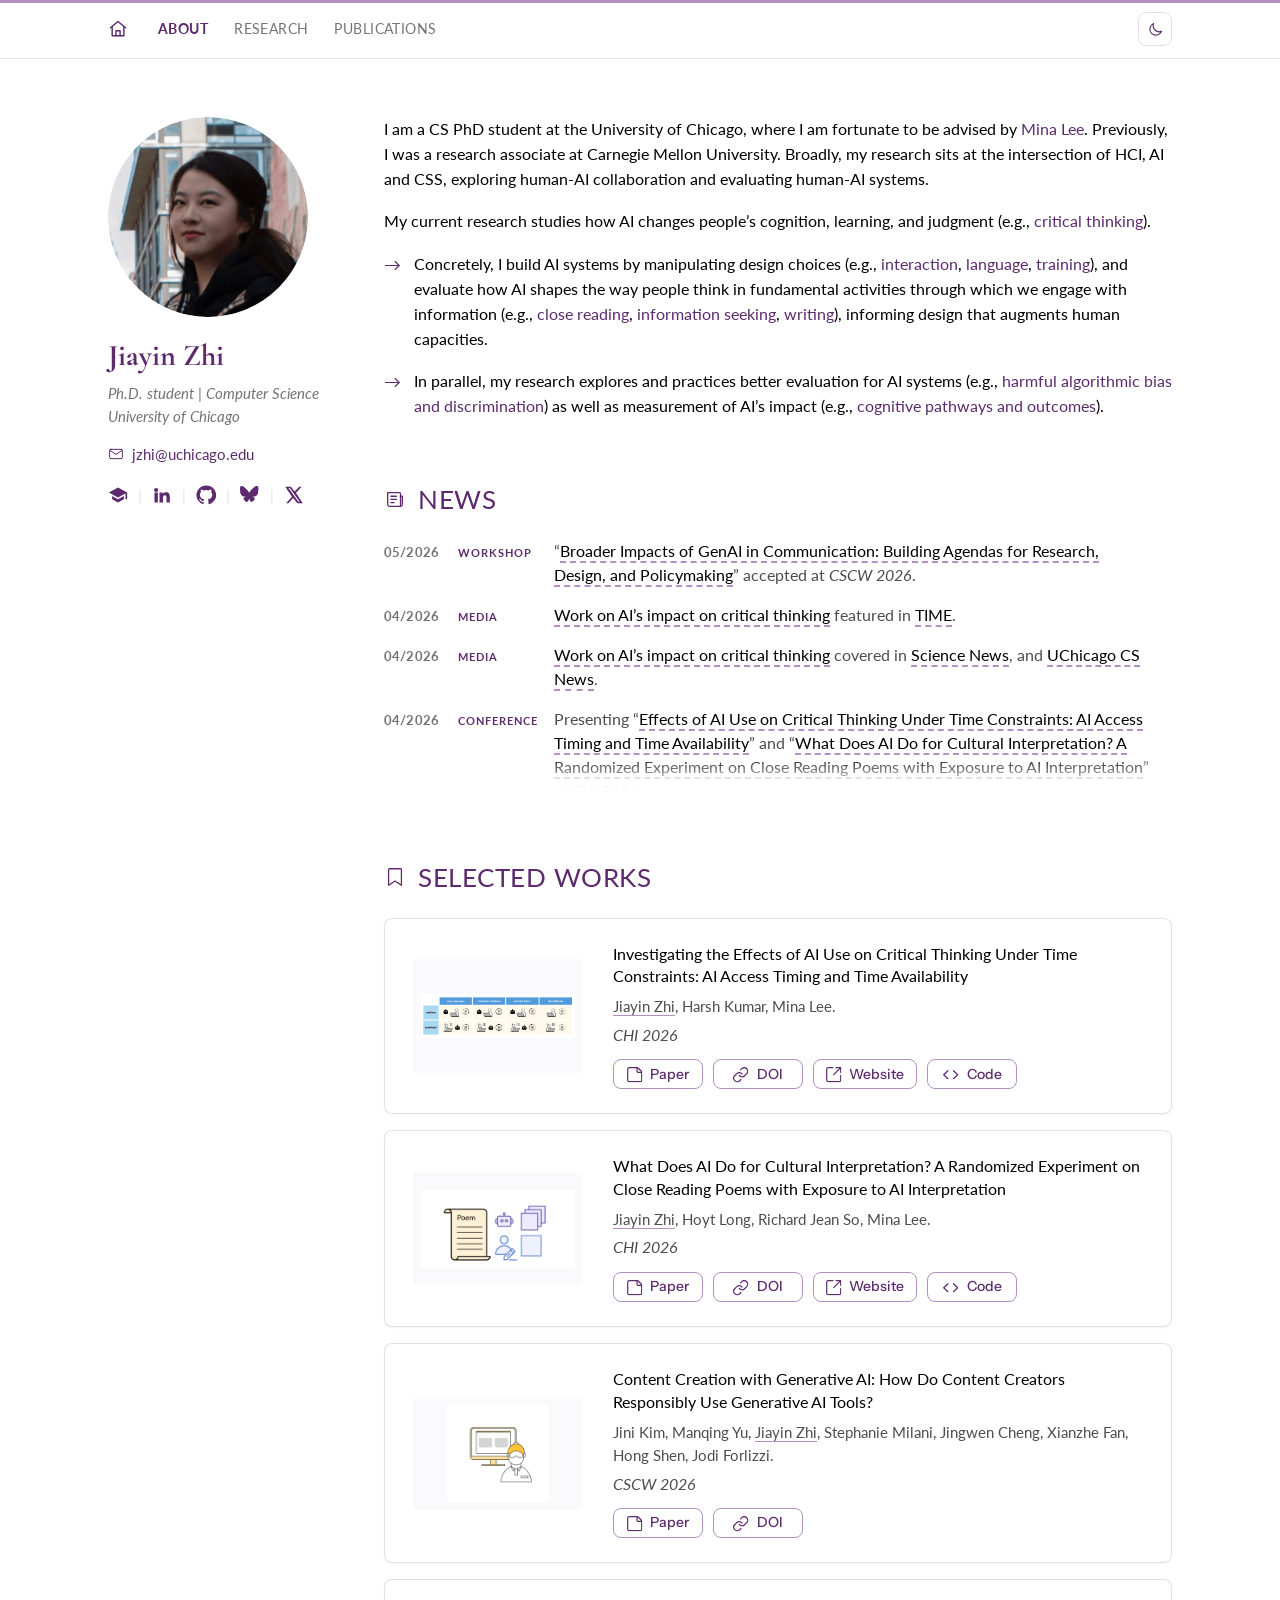
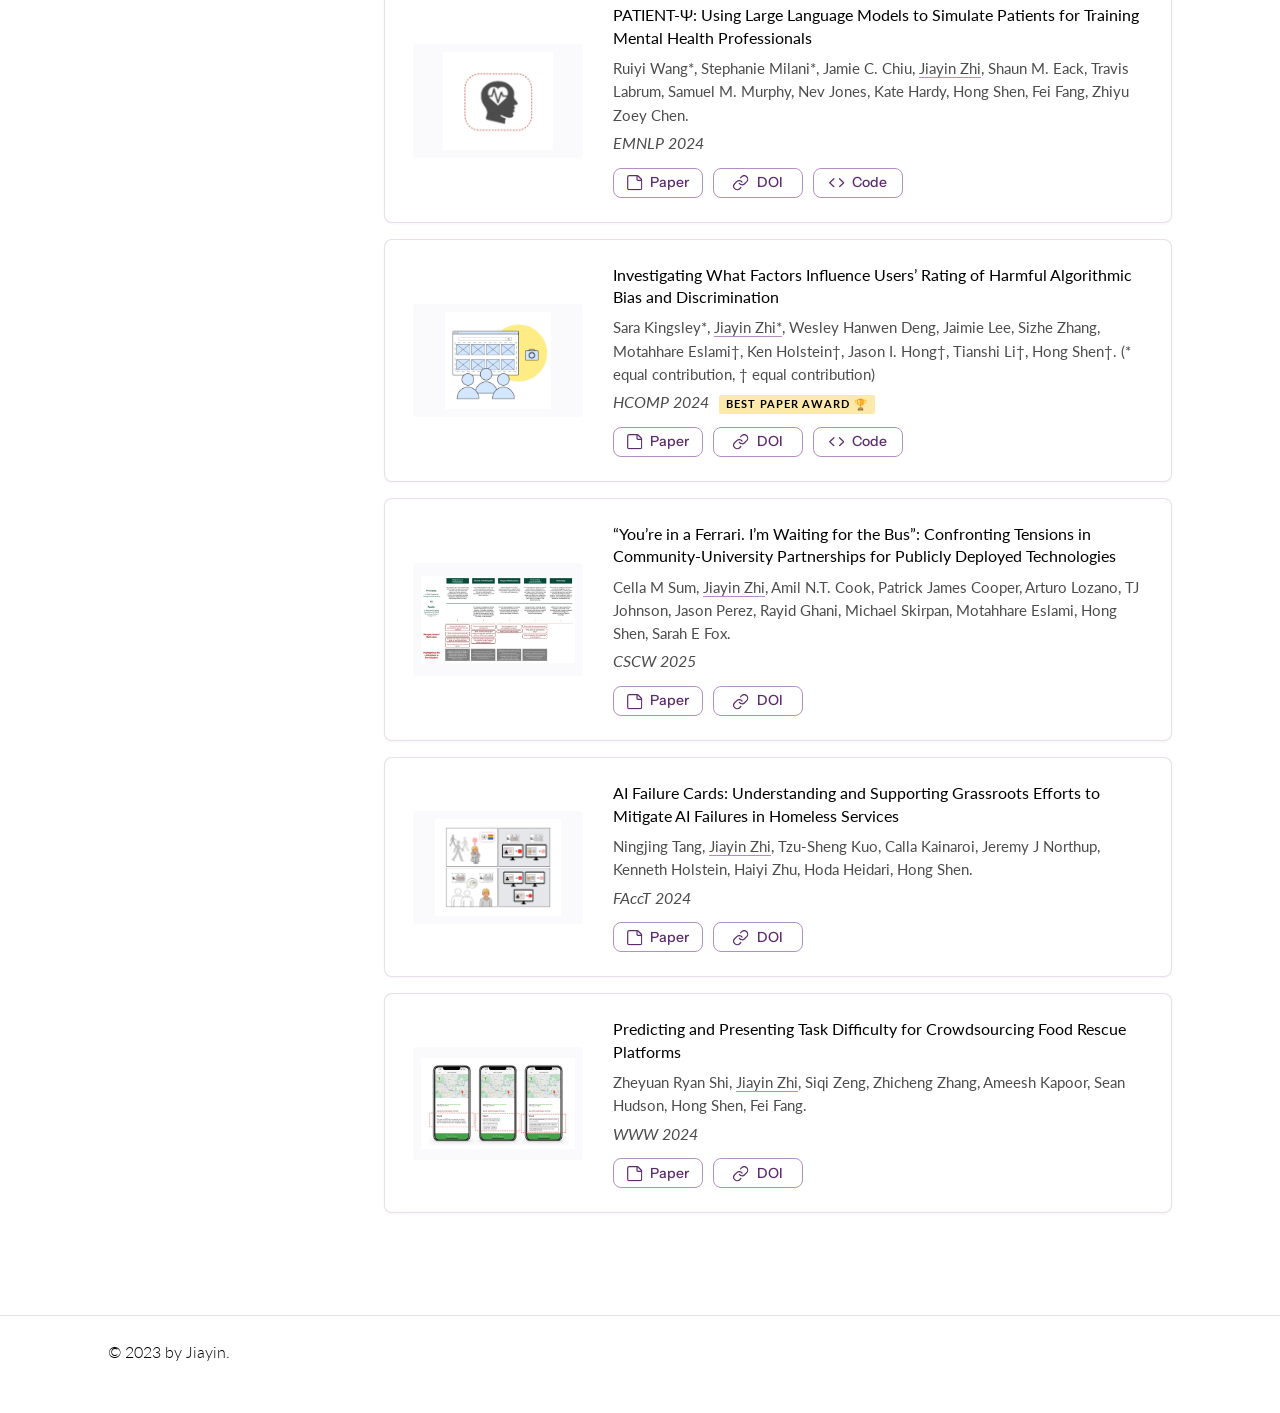
==== index.html @ 85a5286f "Cite the HCOMP bias paper as an example in the bio Links "harmful algorithmic bias and discriminatio" ====
<!DOCTYPE html>
<html lang="en">
<head>
<meta charset="utf-8">
<meta name="viewport" content="width=device-width, initial-scale=1">
<title>Jiayin Zhi</title>
<meta name="description" content="Jiayin Zhi is a Computer Science Ph.D. student at the University of Chicago studying human-AI interaction, and how AI shapes cognition, learning, and judgment.">
<link rel="icon" href="assets/profile.png">
<link rel="preconnect" href="https://fonts.googleapis.com">
<link rel="preconnect" href="https://fonts.gstatic.com" crossorigin>
<link href="https://fonts.googleapis.com/css2?family=Cormorant+Garamond:wght@400;700&family=Instrument+Sans:wght@500&family=Lato:ital,wght@0,300;0,400;0,700;1,400&display=swap" rel="stylesheet">
<link rel="stylesheet" href="css/style.css">
<script>
(function () {
  var saved = null;
  try { saved = localStorage.getItem('theme'); } catch (e) {}
  var dark = saved ? saved === 'dark'
    : window.matchMedia('(prefers-color-scheme: dark)').matches;
  document.documentElement.dataset.theme = dark ? 'dark' : 'light';
})();
</script>
</head>
<body>

<svg class="sprite" aria-hidden="true" focusable="false"><defs>
<symbol id="i-paper" viewBox="-0.7 -0.7 15.4 15.4"><path d="M 14 4.667 C 14.001 4.169 13.804 3.691 13.451 3.34 L 10.66 0.549 C 10.309 0.196 9.831 -0.001 9.333 0 L 1.556 0 C 0.696 0 0 0.696 0 1.556 L 0 12.444 C 0 13.304 0.696 14 1.556 14 L 12.444 14 C 13.304 14 14 13.304 14 12.444 Z"/><path d="M 9.333 0 L 9.333 3.889 C 9.333 4.318 9.682 4.667 10.111 4.667 L 14 4.667"/></symbol>
<symbol id="i-doi" viewBox="-0.7 -0.7 15.36 15.357"><path d="M 5.6 7.653 C 6.208 8.467 7.14 8.976 8.153 9.048 C 9.166 9.121 10.16 8.75 10.878 8.031 L 12.978 5.931 C 14.304 4.558 14.285 2.375 12.935 1.025 C 11.585 -0.325 9.402 -0.344 8.029 0.982 L 6.825 2.179"/><path d="M 8.36 6.304 C 7.752 5.49 6.821 4.981 5.808 4.909 C 4.795 4.836 3.8 5.207 3.082 5.926 L 0.982 8.026 C -0.344 9.399 -0.325 11.582 1.025 12.932 C 2.375 14.282 4.558 14.301 5.931 12.975 L 7.128 11.778"/></symbol>
<symbol id="i-website" viewBox="-0.7 -0.7 15.4 15.4"><path d="M 14 7.778 L 14 12.444 C 14 13.304 13.304 14 12.444 14 L 1.556 14 C 0.696 14 0 13.304 0 12.444 L 0 1.556 C 0 0.696 0.696 0 1.556 0 L 6.222 0 M 14 0 L 7 7 M 9.333 0 L 14 0 L 14 4.667"/></symbol>
<symbol id="i-code" viewBox="-0.7 -0.7 15.4 9.4"><path d="M 9.8 8 L 14 4 L 9.8 0 M 4.2 0 L 0 4 L 4.2 8"/></symbol>
<symbol id="i-news" viewBox="0 0 24 24"><path d="M4 5h13a1 1 0 0 1 1 1v14H6a2 2 0 0 1-2-2z"/><path d="M18 9h2v9a2 2 0 0 1-2 2"/><path d="M7.5 9h6M7.5 12.5h6M7.5 16h3.5"/></symbol>
<symbol id="i-papers" viewBox="0 0 24 24"><path d="M9 3h6l4 4v13a1 1 0 0 1-1 1H9a1 1 0 0 1-1-1V4a1 1 0 0 1 1-1z"/><path d="M15 3v4h4"/><path d="M5 7v13a1 1 0 0 0 1 1h9"/></symbol>
<symbol id="i-workshop" viewBox="0 0 24 24"><path d="M9.5 11.5a3.5 3.5 0 1 0 0-7 3.5 3.5 0 0 0 0 7z"/><path d="M3 20.5a6.5 6.5 0 0 1 13 0"/><path d="M16 5.2a3.5 3.5 0 0 1 0 6.6"/><path d="M17.5 14.4a6.5 6.5 0 0 1 3.5 5.6"/></symbol>
<symbol id="i-sun" viewBox="0 0 24 24"><circle cx="12" cy="12" r="4.2"/><path d="M12 2.6v2.3M12 19.1v2.3M4.4 4.4l1.6 1.6M18 18l1.6 1.6M2.6 12h2.3M19.1 12h2.3M4.4 19.6l1.6-1.6M18 6l1.6-1.6"/></symbol>
<symbol id="i-moon" viewBox="0 0 24 24"><path d="M20.6 14.6A8.6 8.6 0 0 1 9.4 3.4a8.6 8.6 0 1 0 11.2 11.2z"/></symbol>
<symbol id="i-mail" viewBox="0 0 24 24"><rect x="2.5" y="5" width="19" height="14" rx="2"/><path d="m3 6.5 9 6.2 9-6.2"/></symbol>
<symbol id="i-bookmark" viewBox="0 0 24 24"><path d="M6 3h12a1 1 0 0 1 1 1v17l-7-4.6L5 21V4a1 1 0 0 1 1-1z"/></symbol>
</defs></svg>

<a class="skip-link" href="#main">Skip to content</a>

<nav class="nav">
  <div class="wrap">
    <a class="home" href="index.html" aria-label="Home">
      <svg viewBox="0 0 24 24" fill="none" stroke="currentColor" stroke-width="1.7" stroke-linecap="round" stroke-linejoin="round"><path d="M3 10.5 12 3l9 7.5"/><path d="M5 9.7V20h14V9.7"/><path d="M9.5 20v-6h5v6"/></svg>
    </a>
    <a class="active" href="#about-me">ABOUT</a>
    <a href="#research">RESEARCH</a>
    <a href="paper.html">PUBLICATIONS</a>
    <button class="theme-toggle" type="button">
      <svg class="icon-moon" aria-hidden="true"><use href="#i-moon"/></svg>
      <svg class="icon-sun" aria-hidden="true"><use href="#i-sun"/></svg>
    </button>
  </div>
</nav>

<main class="wrap" id="main">
  <div class="layout">

    <!-- ================= SIDEBAR ================= -->
    <aside class="card">
      <img class="portrait" src="assets/profile.png" alt="Jiayin Zhi">
      <h1>Jiayin Zhi</h1>
      <p class="role">Ph.D. student | Computer Science</p>
      <p class="affil">University of Chicago</p>
      <p class="email"><svg class="mail" aria-hidden="true"><use href="#i-mail"/></svg><a href="mailto:jzhi@uchicago.edu">jzhi@uchicago.edu</a></p>
      <div class="socials">
        <a href="https://scholar.google.com/citations?hl=en&amp;user=Y9oropIAAAAJ" target="_blank" rel="noopener" aria-label="Google Scholar" title="Google Scholar">
          <svg viewBox="0 0 24 24"><path d="M12 3 1 9l11 6 9-4.91V17h2V9L12 3z"/><path d="M5 13.18v4L12 21l7-3.82v-4L12 17l-7-3.82z"/></svg>
        </a>
        <span class="sep">|</span>
        <a href="https://linkedin.com/in/jiayin-zhi-3zh0728" target="_blank" rel="noopener" aria-label="LinkedIn" title="LinkedIn">
          <svg viewBox="0 0 24 24"><path d="M4.98 3.5a2.5 2.5 0 1 1 0 5 2.5 2.5 0 0 1 0-5zM3 9h4v12H3zM9 9h3.8v1.7h.05c.53-.95 1.83-1.95 3.77-1.95 4.03 0 4.78 2.5 4.78 5.76V21h-4v-5.6c0-1.34-.03-3.07-1.9-3.07-1.9 0-2.2 1.46-2.2 2.97V21H9z"/></svg>
        </a>
        <span class="sep">|</span>
        <a href="https://github.com/xxxxbrandieeee" target="_blank" rel="noopener" aria-label="GitHub" title="GitHub">
          <svg viewBox="0 0 24 24"><path d="M12 .5a11.5 11.5 0 0 0-3.64 22.41c.58.11.79-.25.79-.56v-2c-3.2.7-3.88-1.37-3.88-1.37-.53-1.34-1.29-1.7-1.29-1.7-1.06-.72.08-.7.08-.7 1.17.08 1.78 1.2 1.78 1.2 1.04 1.78 2.73 1.27 3.4.97.1-.75.4-1.27.73-1.56-2.56-.29-5.25-1.28-5.25-5.7 0-1.26.45-2.29 1.19-3.1-.12-.29-.52-1.46.11-3.05 0 0 .97-.31 3.18 1.18a11 11 0 0 1 5.8 0c2.2-1.49 3.17-1.18 3.17-1.18.63 1.59.24 2.76.12 3.05.74.81 1.19 1.84 1.19 3.1 0 4.43-2.7 5.4-5.27 5.69.41.36.78 1.06.78 2.14v3.17c0 .31.21.68.8.56A11.5 11.5 0 0 0 12 .5z"/></svg>
        </a>
        <span class="sep">|</span>
        <a href="https://bsky.app/profile/jiayinzhi.bsky.social" target="_blank" rel="noopener" aria-label="Bluesky" title="Bluesky">
          <svg viewBox="0 0 24 24"><path d="M12 10.8C10.9 8.6 7.9 4.6 5.2 2.7 2.6.9 1.6 1.2 1 1.5.2 1.9 0 3.1 0 3.8s.4 5.9.7 6.8c.9 2.8 3.9 3.8 6.6 3.5h.4c-2.7.4-5.1 1.4-2 4.9 3.4 3.7 4.7-.8 5.3-3.1.7 2.3 1.4 6.6 5.3 3.1 2.9-3.1.8-4.5-1.9-4.9h.4c2.7.3 5.7-.7 6.6-3.5.3-.9.7-6.1.7-6.8 0-.7-.2-1.9-1-2.3-.6-.3-1.6-.6-4.2 1.2-2.7 1.9-5.7 5.9-6.8 8.1z"/></svg>
        </a>
        <span class="sep">|</span>
        <a href="https://x.com/JiayinZhi0728" target="_blank" rel="noopener" aria-label="X" title="X">
          <svg viewBox="0 0 24 24"><path d="M18.24 2H21l-6.55 7.48L22.5 22h-6.6l-4.9-6.4L5.3 22H2.55l7.02-8.02L1.5 2h6.77l4.43 5.86zm-.96 18h1.53L7.02 3.62H5.38z"/></svg>
        </a>
      </div>
    </aside>

    <div class="content">

    <!-- ================= ABOUT ================= -->
    <section class="bio" id="about-me">
      <p>I am a CS PhD student at the University of Chicago, where I am fortunate to be advised by <a href="https://minalee-research.github.io/index.html" target="_blank" rel="noopener">Mina Lee</a>. Previously, I was a research associate at Carnegie Mellon University. Broadly, my research sits at the intersection of HCI, AI and CSS, exploring human-AI collaboration and evaluating human-AI systems.</p>

      <p>My current research studies how AI changes people&rsquo;s cognition, learning, and judgment (e.g., <a href="https://criticalthinking-ai.app/" target="_blank" rel="noopener">critical thinking</a>).</p>

      <ul>
        <li>Concretely, I build AI systems by manipulating design choices (e.g., <a href="https://criticalthinking-ai.app/" target="_blank" rel="noopener">interaction</a>, <a href="https://closereading-ai.app/" target="_blank" rel="noopener">language</a>, <a href="https://aclanthology.org/2024.emnlp-main.711/" target="_blank" rel="noopener">training</a>), and evaluate how AI shapes the way people think in fundamental activities through which we engage with information (e.g., <a href="https://closereading-ai.app/" target="_blank" rel="noopener">close reading</a>, <a href="https://criticalthinking-ai.app/" target="_blank" rel="noopener">information seeking</a>, <a href="https://criticalthinking-ai.app/" target="_blank" rel="noopener">writing</a>), informing design that augments human capacities.</li>
        <li>In parallel, my research explores and practices better evaluation for AI systems (e.g., <a href="https://ojs.aaai.org/index.php/HCOMP/article/view/31602/33768" target="_blank" rel="noopener">harmful algorithmic bias and discrimination</a>) as well as measurement of AI&rsquo;s impact (e.g., <a href="https://ai-tools-for-thought.github.io/workshop/documents/chi26/Zhi_and_Lee_Measuring_AI_Impact_on_Cognition_TfT_CHI26.pdf" target="_blank" rel="noopener">cognitive pathways and outcomes</a>).</li>
      </ul>
    </section>

  <!-- ================= NEWS ================= -->
  <section class="section">
    <h2><svg aria-hidden="true"><use href="#i-news"/></svg>NEWS</h2>
    <div class="news">
      <p>
        <span class="date">05/2026</span>
        <span class="item"><span class="kind">Workshop</span>&ldquo;<a href="https://broader-impacts-workshop.github.io/cscw2026-website/" target="_blank" rel="noopener">Broader Impacts of GenAI in Communication: Building Agendas for Research, Design, and Policymaking</a>&rdquo; accepted at <span class="venue">CSCW 2026</span>.</span>
      </p>

      <p>
        <span class="date">04/2026</span>
        <span class="item"><span class="kind">Media</span><a href="https://criticalthinking-ai.app/" target="_blank" rel="noopener">Work on AI&rsquo;s impact on critical thinking</a> featured in <a href="https://time.com/article/2026/04/30/ai-thinking-cognitive-offloading/" target="_blank" rel="noopener">TIME</a>.</span>
      </p>

      <p>
        <span class="date">04/2026</span>
        <span class="item"><span class="kind">Media</span><a href="https://criticalthinking-ai.app/" target="_blank" rel="noopener">Work on AI&rsquo;s impact on critical thinking</a> covered in <a href="https://www.sciencenews.org/article/ai-timing-critical-thinking-study" target="_blank" rel="noopener">Science News</a>, and <a href="https://cs.uchicago.edu/news/the-time-constraints-of-ai-access-could-change-how-we-think/" target="_blank" rel="noopener">UChicago CS News</a>.</span>
      </p>

      <p>
        <span class="date">04/2026</span>
        <span class="item"><span class="kind">Conference</span>Presenting &ldquo;<a href="https://arxiv.org/pdf/2603.08849" target="_blank" rel="noopener">Effects of AI Use on Critical Thinking Under Time Constraints: AI Access Timing and Time Availability</a>&rdquo; and &ldquo;<a href="https://arxiv.org/pdf/2603.06855" target="_blank" rel="noopener">What Does AI Do for Cultural Interpretation? A Randomized Experiment on Close Reading Poems with Exposure to AI Interpretation</a>&rdquo; at <span class="venue">CHI 2026</span>.</span>
      </p>

      <p>
        <span class="date">02/2026</span>
        <span class="item"><span class="kind">Paper</span>&ldquo;<a href="https://ai-tools-for-thought.github.io/workshop/documents/chi26/Zhi_and_Lee_Measuring_AI_Impact_on_Cognition_TfT_CHI26.pdf" target="_blank" rel="noopener">Combining Structured Tasks and Behavioral Logs for Measuring AI&rsquo;s Impact on Cognition</a>&rdquo; featured at <span class="venue">CHI 2026 Workshop on Tools for Thought</span>.</span>
      </p>

      <p>
        <span class="date">01/2026</span>
        <span class="item"><span class="kind">Paper</span>&ldquo;<a href="https://arxiv.org/pdf/2603.06855" target="_blank" rel="noopener">What Does AI Do for Cultural Interpretation? A Randomized Experiment on Close Reading Poems with Exposure to AI Interpretation</a>&rdquo; accepted at <span class="venue">CHI 2026</span>.</span>
      </p>

      <p>
        <span class="date">01/2026</span>
        <span class="item"><span class="kind">Paper</span>&ldquo;<a href="https://arxiv.org/pdf/2603.08849" target="_blank" rel="noopener">Effects of AI Use on Critical Thinking Under Time Constraints: AI Access Timing and Time Availability</a>&rdquo; accepted at <span class="venue">CHI 2026</span>.</span>
      </p>

      <p>
        <span class="date">01/2026</span>
        <span class="item"><span class="kind">Paper</span>&ldquo;<a href="https://dl.acm.org/doi/epdf/10.1145/3788080" target="_blank" rel="noopener">Content Creation with Generative AI: How Do Content Creators Responsibly Use Generative AI Tools?</a>&rdquo; accepted at <span class="venue">CSCW 2026</span>.</span>
      </p>

      <p>
        <span class="date">07/2025</span>
        <span class="item"><span class="kind">Workshop</span>&ldquo;<a href="https://dl.acm.org/doi/10.1145/3715070.3748281" target="_blank" rel="noopener">The Work of AI Red Teaming: Automation and the Human Infrastructure</a>&rdquo; accepted at <span class="venue">CSCW 2025</span>.</span>
      </p>

      <p>
        <span class="date">01/2025</span>
        <span class="item"><span class="kind">Paper</span>&ldquo;<a href="https://dl.acm.org/doi/epdf/10.1145/3711110" target="_blank" rel="noopener">'You&rsquo;re in a Ferrari. I&rsquo;m Waiting for the Bus': Confronting Tensions in Community-University Partnerships for Publicly Deployed Technologies</a>&rdquo; accepted at <span class="venue">CSCW 2025</span>.</span>
      </p>

      <p>
        <span class="date">10/2024</span>
        <span class="item"><span class="kind">Award</span>&ldquo;<a href="https://ojs.aaai.org/index.php/HCOMP/article/view/31602/33768" target="_blank" rel="noopener">Investigating What Factors Influence Users&rsquo; Rating of Harmful Algorithmic Bias and Discrimination</a>&rdquo; received Best Paper Award at <span class="venue">HCOMP 2024</span>.</span>
      </p>

      <p>
        <span class="date">08/2024</span>
        <span class="item"><span class="kind">Paper</span>&ldquo;<a href="https://ojs.aaai.org/index.php/HCOMP/article/view/31602/33768" target="_blank" rel="noopener">Investigating What Factors Influence Users&rsquo; Rating of Harmful Algorithmic Bias and Discrimination</a>&rdquo; accepted at <span class="venue">HCOMP 2024</span>.</span>
      </p>

      <p>
        <span class="date">07/2024</span>
        <span class="item"><span class="kind">Paper</span>&ldquo;<a href="https://arxiv.org/pdf/2405.19660" target="_blank" rel="noopener">PATIENT-&Psi;: Using Large Language Models to Simulate Patients for Training Mental Health Professionals</a>&rdquo; accepted at <span class="venue">EMNLP 2024</span>.</span>
      </p>

      <p>
        <span class="date">03/2024</span>
        <span class="item"><span class="kind">Paper</span>&ldquo;<a href="https://dl.acm.org/doi/epdf/10.1145/3630106.3658935" target="_blank" rel="noopener">AI Failure Cards: Understanding and Supporting Grassroots Efforts to Mitigate AI Failures in Homeless Services</a>&rdquo; accepted at <span class="venue">FAccT 2024</span>.</span>
      </p>

      <p>
        <span class="date">02/2024</span>
        <span class="item"><span class="kind">Paper</span>&ldquo;<a href="https://dl.acm.org/doi/epdf/10.1145/3589334.3648155" target="_blank" rel="noopener">Predicting and Presenting Task Difficulty for Crowdsourcing Food Rescue Platforms</a>&rdquo; accepted at <span class="venue">WWW 2024</span>.</span>
      </p>
    </div>
  </section>

  <!-- ================= SELECTED WORKS ================= -->
  <section class="section" id="research">
    <h2><svg aria-hidden="true"><use href="#i-bookmark"/></svg>SELECTED WORKS</h2>

    <article class="work">
      <img class="thumb" src="assets/work-critical-thinking.png" alt="">
      <div>
        <h4>Investigating the Effects of AI Use on Critical Thinking Under Time Constraints: AI Access Timing and Time Availability</h4>
        <p class="authors"><span class="me">Jiayin Zhi</span>, Harsh Kumar, Mina Lee.</p>
        <p class="venue">CHI 2026</p>
        <div class="links">
          <a href="https://arxiv.org/pdf/2603.08849" target="_blank" rel="noopener"><svg aria-hidden="true"><use href="#i-paper"/></svg>Paper</a>
          <a href="https://doi.org/10.1145/3772318.3791796" target="_blank" rel="noopener"><svg aria-hidden="true"><use href="#i-doi"/></svg>DOI</a>
          <a href="https://criticalthinking-ai.app/" target="_blank" rel="noopener"><svg aria-hidden="true"><use href="#i-website"/></svg>Website</a>
          <a href="https://criticalthinking-ai.app/#/resources" target="_blank" rel="noopener"><svg class="icon-code" aria-hidden="true"><use href="#i-code"/></svg>Code</a>
        </div>
      </div>
    </article>

    <article class="work">
      <img class="thumb" src="assets/work-close-reading.png" alt="">
      <div>
        <h4>What Does AI Do for Cultural Interpretation? A Randomized Experiment on Close Reading Poems with Exposure to AI Interpretation</h4>
        <p class="authors"><span class="me">Jiayin Zhi</span>, Hoyt Long, Richard Jean So, Mina Lee.</p>
        <p class="venue">CHI 2026</p>
        <div class="links">
          <a href="https://arxiv.org/pdf/2603.06855" target="_blank" rel="noopener"><svg aria-hidden="true"><use href="#i-paper"/></svg>Paper</a>
          <a href="https://doi.org/10.1145/3772318.3791727" target="_blank" rel="noopener"><svg aria-hidden="true"><use href="#i-doi"/></svg>DOI</a>
          <a href="https://closereading-ai.app/" target="_blank" rel="noopener"><svg aria-hidden="true"><use href="#i-website"/></svg>Website</a>
          <a href="https://closereading-ai.app/resources#interface-code" target="_blank" rel="noopener"><svg class="icon-code" aria-hidden="true"><use href="#i-code"/></svg>Code</a>
        </div>
      </div>
    </article>

    <article class="work">
      <img class="thumb" src="assets/work-content-creation.png" alt="">
      <div>
        <h4>Content Creation with Generative AI: How Do Content Creators Responsibly Use Generative AI Tools?</h4>
        <p class="authors">Jini Kim, Manqing Yu, <span class="me">Jiayin Zhi</span>, Stephanie Milani, Jingwen Cheng, Xianzhe Fan, Hong Shen, Jodi Forlizzi.</p>
        <p class="venue">CSCW 2026</p>
        <div class="links">
          <a href="https://dl.acm.org/doi/epdf/10.1145/3788080" target="_blank" rel="noopener"><svg aria-hidden="true"><use href="#i-paper"/></svg>Paper</a>
          <a href="https://doi.org/10.1145/3788080" target="_blank" rel="noopener"><svg aria-hidden="true"><use href="#i-doi"/></svg>DOI</a>
        </div>
      </div>
    </article>

    <article class="work">
      <img class="thumb" src="assets/work-patient-psi.png" alt="">
      <div>
        <h4>PATIENT-&Psi;: Using Large Language Models to Simulate Patients for Training Mental Health Professionals</h4>
        <p class="authors">Ruiyi Wang*, Stephanie Milani*, Jamie C. Chiu, <span class="me">Jiayin Zhi</span>, Shaun M. Eack, Travis Labrum, Samuel M. Murphy, Nev Jones, Kate Hardy, Hong Shen, Fei Fang, Zhiyu Zoey Chen.</p>
        <p class="venue">EMNLP 2024</p>
        <div class="links">
          <a href="https://arxiv.org/pdf/2405.19660" target="_blank" rel="noopener"><svg aria-hidden="true"><use href="#i-paper"/></svg>Paper</a>
          <a href="https://aclanthology.org/2024.emnlp-main.711/" target="_blank" rel="noopener"><svg aria-hidden="true"><use href="#i-doi"/></svg>DOI</a>
          <a href="https://github.com/ruiyiw/patient-psi/tree/main" target="_blank" rel="noopener"><svg class="icon-code" aria-hidden="true"><use href="#i-code"/></svg>Code</a>
        </div>
      </div>
    </article>

    <article class="work">
      <img class="thumb" src="assets/work-crowd-audit.png" alt="">
      <div>
        <h4>Investigating What Factors Influence Users&rsquo; Rating of Harmful Algorithmic Bias and Discrimination</h4>
        <p class="authors">Sara Kingsley*, <span class="me">Jiayin Zhi*</span>, Wesley Hanwen Deng, Jaimie Lee, Sizhe Zhang, Motahhare Eslami&dagger;, Ken Holstein&dagger;, Jason I. Hong&dagger;, Tianshi Li&dagger;, Hong Shen&dagger;. (* equal contribution, &dagger; equal contribution)</p>
        <p class="venue">HCOMP 2024 <span class="award">Best Paper Award &#127942;</span></p>
        <div class="links">
          <a href="https://ojs.aaai.org/index.php/HCOMP/article/view/31602/33768" target="_blank" rel="noopener"><svg aria-hidden="true"><use href="#i-paper"/></svg>Paper</a>
          <a href="https://doi.org/10.1609/hcomp.v12i1.31602" target="_blank" rel="noopener"><svg aria-hidden="true"><use href="#i-doi"/></svg>DOI</a>
          <a href="https://github.com/xxxxbrandieeee/crowd-audit-baseline-public" target="_blank" rel="noopener"><svg class="icon-code" aria-hidden="true"><use href="#i-code"/></svg>Code</a>
        </div>
      </div>
    </article>

    <article class="work">
      <img class="thumb" src="assets/work-ferrari.jpg" alt="">
      <div>
        <h4>&ldquo;You&rsquo;re in a Ferrari. I&rsquo;m Waiting for the Bus&rdquo;: Confronting Tensions in Community-University Partnerships for Publicly Deployed Technologies</h4>
        <p class="authors">Cella M Sum, <span class="me">Jiayin Zhi</span>, Amil N.T. Cook, Patrick James Cooper, Arturo Lozano, TJ Johnson, Jason Perez, Rayid Ghani, Michael Skirpan, Motahhare Eslami, Hong Shen, Sarah E Fox.</p>
        <p class="venue">CSCW 2025</p>
        <div class="links">
          <a href="https://dl.acm.org/doi/epdf/10.1145/3711110" target="_blank" rel="noopener"><svg aria-hidden="true"><use href="#i-paper"/></svg>Paper</a>
          <a href="https://dl.acm.org/doi/10.1145/3711110" target="_blank" rel="noopener"><svg aria-hidden="true"><use href="#i-doi"/></svg>DOI</a>
        </div>
      </div>
    </article>

    <article class="work">
      <img class="thumb" src="assets/work-ai-failure-cards.jpg" alt="">
      <div>
        <h4>AI Failure Cards: Understanding and Supporting Grassroots Efforts to Mitigate AI Failures in Homeless Services</h4>
        <p class="authors">Ningjing Tang, <span class="me">Jiayin Zhi</span>, Tzu-Sheng Kuo, Calla Kainaroi, Jeremy J Northup, Kenneth Holstein, Haiyi Zhu, Hoda Heidari, Hong Shen.</p>
        <p class="venue">FAccT 2024</p>
        <div class="links">
          <a href="https://dl.acm.org/doi/epdf/10.1145/3630106.3658935" target="_blank" rel="noopener"><svg aria-hidden="true"><use href="#i-paper"/></svg>Paper</a>
          <a href="https://dl.acm.org/doi/10.1145/3630106.3658935" target="_blank" rel="noopener"><svg aria-hidden="true"><use href="#i-doi"/></svg>DOI</a>
        </div>
      </div>
    </article>

    <article class="work">
      <img class="thumb" src="assets/work-food-rescue.jpg" alt="">
      <div>
        <h4>Predicting and Presenting Task Difficulty for Crowdsourcing Food Rescue Platforms</h4>
        <p class="authors">Zheyuan Ryan Shi, <span class="me">Jiayin Zhi</span>, Siqi Zeng, Zhicheng Zhang, Ameesh Kapoor, Sean Hudson, Hong Shen, Fei Fang.</p>
        <p class="venue">WWW 2024</p>
        <div class="links">
          <a href="https://dl.acm.org/doi/epdf/10.1145/3589334.3648155" target="_blank" rel="noopener"><svg aria-hidden="true"><use href="#i-paper"/></svg>Paper</a>
          <a href="https://dl.acm.org/doi/10.1145/3589334.3648155" target="_blank" rel="noopener"><svg aria-hidden="true"><use href="#i-doi"/></svg>DOI</a>
        </div>
      </div>
    </article>
  </section>

  </div>
  </div>
</main>

<footer class="foot">
  <div class="wrap">&copy; 2023 by Jiayin.</div>
</footer>

<script>
// Highlight the nav link for whichever section is in view.
(function () {
  var links = { 'about-me': document.querySelector('.nav a[href="#about-me"]'),
                'research': document.querySelector('.nav a[href="#research"]') };
  var obs = new IntersectionObserver(function (entries) {
    entries.forEach(function (e) {
      if (!e.isIntersecting) return;
      Object.values(links).forEach(function (l) { l.classList.remove('active'); });
      if (links[e.target.id]) links[e.target.id].classList.add('active');
    });
  }, { rootMargin: '-25% 0px -65% 0px' });
  Object.keys(links).forEach(function (id) {
    var el = document.getElementById(id);
    if (el) obs.observe(el);
  });
})();

// The news list scrolls; drop its fade-out mask once you reach the end.
(function () {
  var news = document.querySelector('.news');
  if (!news) return;
  var update = function () {
    news.classList.toggle('at-end',
      news.scrollTop + news.clientHeight >= news.scrollHeight - 2);
  };
  news.addEventListener('scroll', update, { passive: true });
  window.addEventListener('resize', update);
  update();
})();
</script>

<script>
// Theme toggle. Writes the choice to localStorage so it sticks, and keeps
// following the system setting until the visitor actually picks one.
(function () {
  var root = document.documentElement;
  var btn = document.querySelector('.theme-toggle');
  if (!btn) return;

  var sync = function () {
    var dark = root.dataset.theme === 'dark';
    btn.setAttribute('aria-label', dark ? 'Switch to light theme' : 'Switch to dark theme');
    btn.setAttribute('aria-pressed', String(dark));
  };

  btn.addEventListener('click', function () {
    var dark = root.dataset.theme !== 'dark';
    root.dataset.theme = dark ? 'dark' : 'light';
    try { localStorage.setItem('theme', dark ? 'dark' : 'light'); } catch (e) {}
    sync();
  });

  window.matchMedia('(prefers-color-scheme: dark)').addEventListener('change', function (e) {
    var saved = null;
    try { saved = localStorage.getItem('theme'); } catch (err) {}
    if (saved) return;
    root.dataset.theme = e.matches ? 'dark' : 'light';
    sync();
  });

  sync();
})();

// Scroll behaviour: a reading-progress fill on the nav's top rule, and
// section headings and work cards rising into place as they arrive.
(function () {
  var root = document.documentElement;
  var nav = document.querySelector('.nav');
  var still = window.matchMedia('(prefers-reduced-motion: reduce)').matches;

  // Elements are only hidden once script is running, so with JS off or
  // reduced motion on, nothing is ever invisible.
  var pending = [];
  if (!still) {
    pending = Array.prototype.slice.call(
      document.querySelectorAll('.section > h2, .work'));
    pending.forEach(function (el) { el.classList.add('reveal'); });
  }

  var batch = 0;

  function reveal(el) {
    el.style.transitionDelay = Math.min(batch++, 3) * 70 + 'ms';
    el.classList.add('in');
    // Strip the classes once it has arrived, so this transform stops
    // competing with the card's hover lift.
    el.addEventListener('transitionend', function () {
      el.classList.remove('reveal', 'in');
      el.style.transitionDelay = '';
    }, { once: true });
  }

  // A sweep rather than an IntersectionObserver: a fast flick or an anchor
  // jump can carry an element from below the fold to above it between two
  // observer samples, leaving it stranded invisible. Checking positions
  // directly cannot miss.
  function sweep() {
    batch = 0;
    var limit = window.innerHeight;
    for (var i = pending.length - 1; i >= 0; i--) {
      if (pending[i].getBoundingClientRect().top < limit) {
        reveal(pending[i]);
        pending.splice(i, 1);
      }
    }
  }

  function progress() {
    if (!nav) return;
    var max = root.scrollHeight - root.clientHeight;
    nav.style.setProperty('--progress', max > 0 ? (root.scrollTop / max).toFixed(4) : 1);
  }

  var queued = false;
  function frame() {
    progress();
    if (pending.length) sweep();
    queued = false;
  }

  function onScroll() {
    if (queued) return;
    queued = true;
    requestAnimationFrame(frame);
  }

  window.addEventListener('scroll', onScroll, { passive: true });
  window.addEventListener('resize', onScroll);
  frame();
})();

// The news list is a scroll container sitting in the middle of the page, so
// a wheel over it would otherwise trap the page scroll until the list ran
// out. Pass the wheel through to the window and leave the list to its own
// scrollbar, which is why that bar is drawn wide and always visible.
(function () {
  var news = document.querySelector('.news');
  if (!news) return;

  news.addEventListener('wheel', function (e) {
    if (news.scrollHeight <= news.clientHeight) return;   // not scrollable
    if (e.ctrlKey) return;                                // pinch-zoom
    e.preventDefault();
    window.scrollBy({ top: e.deltaY, left: 0, behavior: 'instant' });
  }, { passive: false });
})();
</script>

</body>
</html>
---- css/style.css ----
/* ---------------------------------------------------------------
   Jiayin Zhi — personal site

   Two hues do all the work:
     --accent-strong   headings, links, labels, glyphs
     --accent-soft     borders, underlines, rules
   Everything softer is the strong hue at low alpha, so the purple stays
   one family. The one exception is deliberate: --accent-wash is yellow,
   and it appears only where something is marked — a hovered link, the
   award. Purple carries the page; yellow points at things.
   --------------------------------------------------------------- */

:root {
  --accent-strong: #5c2a6d;
  --accent-soft: #b48fc4;
  --accent-line: rgba(92, 42, 109, 0.15);    /* card boundary */
  --accent-shadow: rgba(92, 42, 109, 0.05);
  --accent-shadow-lift: rgba(92, 42, 109, 0.12);
  --on-accent: #fff;                         /* text on a filled purple */

  --accent-wash: rgba(247, 208, 70, 0.45);   /* the highlighter */
  --on-wash: #000;                           /* text sitting in it */

  --ink: #000;
  --ink-soft: rgba(0, 0, 0, 0.7);            /* author lines */
  --body-grey: #4c4c4c;                      /* news copy, venues */
  --muted: #737373;                          /* sidebar meta, inactive nav */
  --rule: #e4e4e4;
  --bg: #fff;
  --card-bg: #fff;
  --thumb-bg: #faf9fb;

  --sans: "Lato", -apple-system, BlinkMacSystemFont, "Segoe UI", sans-serif;
  --serif: "Cormorant Garamond", Georgia, serif;
  --ui: "Instrument Sans", var(--sans);
  /* Wider than the original, because the sidebar now holds its column for
     the whole page rather than only alongside the bio. */
  --page: 1120px;
  --hang: 96px;   /* news category slot; must clear the longest word */
}

* { box-sizing: border-box; }

/* Selecting text is marking it, so it gets the highlighter too. */
::selection {
  background: var(--accent-wash);
  color: var(--on-wash);
}

html { scroll-behavior: smooth; scroll-padding-top: 90px; }

body {
  margin: 0;
  background: var(--bg);
  color: var(--ink);
  font-family: var(--sans);
  font-size: 16px;
  line-height: 1.55;
  -webkit-font-smoothing: antialiased;
}

/* Hovering marks a link the way a highlighter would: the text goes to ink
   and the background goes yellow. One behaviour for every link on the page. */
a {
  color: var(--accent-strong);
  text-decoration: none;
  transition: color 0.15s, background-color 0.15s;
}

a:hover {
  background-color: var(--accent-wash);
  color: var(--on-wash);
}

.wrap {
  max-width: var(--page);
  margin: 0 auto;
  padding: 0 28px;
}

.sprite { position: absolute; width: 0; height: 0; overflow: hidden; }

/* --- top navigation ------------------------------------------- */

.nav {
  position: sticky;
  top: 0;
  z-index: 10;
  background: rgba(255, 255, 255, 0.94);
  backdrop-filter: saturate(180%) blur(8px);
  border-bottom: 1px solid var(--rule);
}

/* The rule along the top of the nav doubles as a reading-progress track:
   the soft hue is the track, the strong hue fills it as you scroll. */
.nav::before,
.nav::after {
  content: "";
  position: absolute;
  top: 0;
  left: 0;
  height: 3px;
}

.nav::before {
  right: 0;
  background: var(--accent-soft);
}

.nav::after {
  width: 100%;
  background: var(--accent-strong);
  transform: scaleX(var(--progress, 0));
  transform-origin: left;
}

.nav .wrap {
  display: flex;
  align-items: center;
  gap: 26px;
  height: 58px;
}

.nav a {
  font-size: 14px;
  font-weight: 400;
  letter-spacing: 0.03em;
  color: var(--muted);
  transition: color 0.2s, background-color 0.2s;
}

.nav a:hover {
  color: var(--on-wash);
  background-color: var(--accent-wash);
}

.nav a.active {
  color: var(--accent-strong);
  font-weight: 700;
}

.nav .home { display: inline-flex; align-items: center; color: var(--accent-strong); margin-right: 4px; }
.nav .home svg { width: 20px; height: 20px; }
.nav .home:hover { background-color: transparent; }

/* --- about ----------------------------------------------------- */

/* The sidebar is a sibling of every section rather than of the bio alone,
   so it can stay in view while news and works scroll past. align-items:
   start is what leaves the column room to stick in. */
.layout {
  display: grid;
  grid-template-columns: 240px 1fr;
  gap: 36px;
  align-items: start;
  padding: 58px 0 12px;
}

.card {
  position: sticky;
  top: 82px;
}

.bio { padding-bottom: 8px; }

.card img.portrait {
  width: 200px;
  height: 200px;
  border-radius: 50%;
  object-fit: cover;
  display: block;
  margin-bottom: 22px;
}

.card h1 {
  font-family: var(--serif);
  font-weight: 700;
  font-size: 30px;
  line-height: 1.1;
  color: var(--accent-strong);
  margin: 0 0 10px;
}

.card .role,
.card .affil { font-style: italic; font-size: 15px; margin: 0; color: var(--muted); }
.card .email {
  display: flex;
  align-items: center;
  gap: 8px;
  margin: 14px 0 18px;
  font-size: 15px;
  color: var(--muted);
}

.card .email .mail {
  width: 16px;
  height: 16px;
  flex-shrink: 0;
  fill: none;
  stroke: var(--accent-strong);
  stroke-width: 1.5;
  stroke-linecap: round;
  stroke-linejoin: round;
}

.socials { display: flex; align-items: center; gap: 10px; }

.socials a {
  display: inline-flex;
  color: var(--accent-strong);
  transition: transform 0.2s, background-color 0.2s;
}

.socials a:hover { transform: translateY(-2px); background-color: transparent; }
.socials svg { width: 20px; height: 20px; fill: currentColor; }
.socials .sep { color: var(--rule); font-size: 15px; }

/* No measure cap: the bio shares the content column with news and works, and
   a narrower paragraph read as a misalignment rather than as good typography. */
.bio p { margin: 0 0 18px; }
.bio ul { list-style: none; padding: 0; margin: 0; }

.bio li {
  position: relative;
  padding-left: 30px;
  margin-bottom: 18px;
}

.bio li::before {
  content: "\2192";
  position: absolute;
  left: 0;
  top: 0;
  color: var(--accent-strong);
  font-size: 17px;
}

/* --- section headings ------------------------------------------ */

.section { padding: 34px 0; }

.section > h2 {
  display: flex;
  align-items: center;
  gap: 12px;
  font-weight: 400;
  font-size: 26px;
  letter-spacing: 0.02em;
  color: var(--accent-strong);
  margin: 0 0 20px;
}

.section > h2 svg {
  width: 22px;
  height: 22px;
  fill: none;
  stroke: currentColor;
  stroke-width: 1.4;
  stroke-linecap: round;
  stroke-linejoin: round;
  flex-shrink: 0;
}

/* --- news ------------------------------------------------------ */

.news {
  max-height: 250px;
  /* Always show the bar, not just while scrolling: the wheel is passed
     through to the page, so the bar is the only affordance left. */
  overflow-y: scroll;
  padding-right: 22px;
  scrollbar-width: auto;
  scrollbar-color: var(--accent-soft) var(--accent-line);
  /* Fade the bottom edge so a clipped line reads as "more below" rather than
     as the end of the list. Dropped once you have scrolled to the end. */
  -webkit-mask-image: linear-gradient(to bottom, #000 calc(100% - 36px), transparent);
  mask-image: linear-gradient(to bottom, #000 calc(100% - 36px), transparent);
}

.news.at-end {
  -webkit-mask-image: none;
  mask-image: none;
}

.news::-webkit-scrollbar { width: 12px; }

.news::-webkit-scrollbar-track {
  background: var(--accent-line);
  border-radius: 6px;
}

.news::-webkit-scrollbar-thumb {
  background: var(--accent-soft);
  border-radius: 6px;
  border: 2px solid transparent;
  background-clip: padding-box;
}

.news::-webkit-scrollbar-thumb:hover {
  background: var(--accent-strong);
  background-clip: padding-box;
}

/* Date gets its own column so the entries line up; the category is a chip
   rather than bracketed text. */
.news p {
  display: grid;
  grid-template-columns: 58px 1fr;
  gap: 0 16px;
  align-items: baseline;
  margin: 0 0 16px;
  color: var(--body-grey);
  line-height: 1.5;
}

.news .date {
  font-size: 13px;
  font-weight: 700;
  font-variant-numeric: tabular-nums;
  letter-spacing: 0.01em;
  color: var(--muted);
  white-space: nowrap;
}

/* Hanging indent: the category holds a fixed slot on the first line and the
   sentence hangs past it, so categories line up into a column inside the
   running text without needing a grid column of their own. */
.news .item {
  display: block;
  padding-left: var(--hang);
  text-indent: calc(var(--hang) * -1);
}

.news .kind {
  display: inline-block;
  /* Exactly --hang, so text following the category starts at the same x as
     the wrapped lines hanging beneath it. Anything less and the first line
     sits proud of the rest by the difference. */
  width: var(--hang);
  text-indent: 0;
  font-family: var(--sans);
  font-size: 10.5px;
  font-weight: 700;
  letter-spacing: 0.09em;
  text-transform: uppercase;
  color: var(--accent-strong);
  white-space: nowrap;
}

.news .venue { font-style: italic; }

/* The award is a distinction rather than a category, so it is the one label
   that gets marked with the highlighter. */
.work .award {
  display: inline-block;
  padding: 1px 7px 2px;
  border-radius: 2px;
  background: var(--accent-wash);
  color: var(--on-wash);
  font-family: var(--sans);
  font-size: 10.5px;
  font-style: normal;
  font-weight: 700;
  letter-spacing: 0.09em;
  text-transform: uppercase;
  white-space: nowrap;
}

/* News links read as body text with a dashed rule, not as links. */
.news a {
  color: var(--ink);
  text-decoration: underline dashed var(--accent-soft);
  text-decoration-thickness: 1.5px;
  text-underline-offset: 4px;
  transition: color 0.2s, background-color 0.2s;
}

.news a:hover {
  color: var(--on-wash);
  background-color: var(--accent-wash);
}

/* --- works ----------------------------------------------------- */

.work {
  display: grid;
  grid-template-columns: 170px 1fr;
  gap: 30px;
  align-items: center;
  padding: 24px 28px;
  margin-bottom: 16px;
  background: var(--card-bg);
  border: 1px solid var(--accent-line);
  border-radius: 8px;
  box-shadow: 0 1px 2px var(--accent-shadow);
  transition: box-shadow 0.25s, border-color 0.25s, transform 0.25s;
}

/* Cards lift toward the reader and firm up their boundary on hover. */
.work:hover {
  border-color: var(--accent-soft);
  box-shadow: 0 6px 20px var(--accent-shadow-lift);
  transform: translateY(-2px);
}

/* The publications page lists entries without thumbnails. */
.work.no-thumb { grid-template-columns: 1fr; }

/* Thumbnails range from wide banners to squares. A fixed-ratio mount with
   the figure contained inside keeps the column regular without cropping
   anything out of a research figure. */
.work .thumb {
  display: block;
  width: 100%;
  aspect-ratio: 3 / 2;
  object-fit: contain;
  background: var(--thumb-bg);
  border-radius: 4px;
  padding: 8px;
}

.work h4 {
  font-size: 16px;
  font-weight: 400;
  margin: 0 0 8px;
  line-height: 1.4;
}

.work .authors { margin: 0 0 4px; font-size: 15px; color: var(--ink-soft); }

.work .authors .me {
  text-decoration: underline;
  text-decoration-color: var(--accent-soft);
  text-decoration-thickness: 1px;
  text-underline-offset: 3px;
}

.work .venue {
  display: flex;
  align-items: baseline;
  flex-wrap: wrap;
  gap: 10px;
  margin: 0 0 12px;
  font-size: 16px;
  font-style: italic;
  color: var(--body-grey);
}

.work .links { display: flex; flex-wrap: wrap; gap: 10px; }

.work .links a {
  display: inline-flex;
  align-items: center;
  justify-content: center;
  gap: 8px;
  min-width: 90px;
  height: 30px;
  padding: 0 12px;
  background: transparent;
  border: 1px solid var(--accent-soft);
  border-radius: 8px;
  font-family: var(--ui);
  font-size: 14px;
  font-weight: 500;
  /* Label and icon are the strong purple; the icons inherit it through
     stroke: currentColor. */
  color: var(--accent-strong);
  transition: background-color 0.2s, color 0.2s, border-color 0.2s;
}

.work .links a:hover {
  background: var(--accent-strong);
  border-color: var(--accent-strong);
  color: var(--on-accent);
}

/* Sizes are 14px of drawing plus the 0.7 units of stroke padding baked into
   each symbol's viewBox, so nothing clips at the edges. */
.work .links svg {
  flex-shrink: 0;
  width: 15.4px;
  height: 15.4px;
  overflow: visible;
  fill: none;
  stroke: currentColor;
  stroke-width: 1.2;
  stroke-linecap: round;
  stroke-linejoin: round;
}

.work .links svg.icon-code { height: 9.4px; }

/* --- footer ---------------------------------------------------- */

.foot {
  border-top: 1px solid var(--rule);
  margin-top: 40px;
  padding: 24px 0 48px;
  font-size: 16px;
  font-weight: 300;
  color: var(--ink);
}

/* --- scroll reveal ---------------------------------------------- */

/* The class is applied by script, so with JS off nothing is ever hidden.
   Once an element has finished arriving the classes are stripped, which
   keeps this transform from overriding the card's hover lift. */
@media (prefers-reduced-motion: no-preference) {
  .reveal {
    opacity: 0;
    transform: translateY(16px);
    transition: opacity 0.55s ease, transform 0.55s ease;
  }

  .reveal.in {
    opacity: 1;
    transform: none;
  }
}

/* --- motion ----------------------------------------------------- */

@media (prefers-reduced-motion: reduce) {
  * { transition: none !important; }
  .work:hover { transform: none; }
  .socials a:hover { transform: none; }
}

/* --- keyboard focus -------------------------------------------- */

:focus-visible {
  outline: 2px solid var(--accent-strong);
  outline-offset: 3px;
  border-radius: 2px;
}

/* Off-screen until the first Tab press, then drops into the top-left. */
.skip-link {
  position: absolute;
  left: 12px;
  top: -60px;
  z-index: 20;
  padding: 9px 16px;
  background: var(--accent-strong);
  color: var(--on-accent);
  border-radius: 0 0 8px 8px;
  font-size: 14px;
  font-weight: 700;
  transition: top 0.15s;
}

.skip-link:focus {
  top: 0;
  background: var(--accent-strong);
  color: var(--on-accent);
}

/* --- print ------------------------------------------------------ */

@media print {
  :root { --accent-strong: #000; --accent-soft: #999; }

  .nav, .theme-toggle, .skip-link { display: none; }

  body { font-size: 11pt; background: #fff; color: #000; }

  .wrap { max-width: none; padding: 0; }

  /* Nothing should stay hidden inside a scroll area on paper. */
  .news {
    max-height: none;
    overflow: visible;
    -webkit-mask-image: none;
    mask-image: none;
  }

  .work {
    border: 1px solid #ccc;
    box-shadow: none;
    break-inside: avoid;
  }

  .section { padding: 12px 0; }

  /* Links lose their href on paper unless it is spelled out. */
  .bio a::after,
  .news a::after {
    content: " (" attr(href) ")";
    font-size: 9pt;
    color: #555;
    word-break: break-all;
  }

  .work .links a::after {
    content: " " attr(href);
    font-size: 8pt;
    color: #555;
    word-break: break-all;
  }

  .work .links { display: block; }
  .work .links a { display: block; min-width: 0; height: auto; border: none; padding: 0; }
}

/* --- dark mode -------------------------------------------------- */

/* data-theme is stamped on <html> by an inline script in <head>, before
   first paint, from the saved choice or the system setting. Keying off the
   attribute rather than the media query lets the toggle override the system. */

:root[data-theme="dark"] {
  /* Same two roles, lifted for a dark ground: the strong purple carries
     text, the soft purple stays behind it on borders. The highlighter has
     to go nearly opaque here, because a translucent yellow over a dark
     ground reads as brown — so what sits in it flips to dark ink. */
  --accent-strong: #c49ad4;
  --accent-soft: #8a6b99;
  --accent-line: rgba(196, 154, 212, 0.18);
  --accent-shadow: rgba(0, 0, 0, 0.35);
  --accent-shadow-lift: rgba(0, 0, 0, 0.55);
  --on-accent: #14101a;

  --accent-wash: rgba(247, 208, 70, 0.82);
  --on-wash: #14101a;

  --ink: #ece8f0;
  --ink-soft: rgba(236, 232, 240, 0.72);
  --body-grey: #b6aec1;
  --muted: #8d8496;
  --rule: #2b2434;
  --bg: #14101a;
  --card-bg: #1b1622;
}

:root[data-theme="dark"] .nav { background: rgba(20, 16, 26, 0.94); }

/* The paper thumbnails are artwork on white, so keep their mount white on
   a dark ground rather than letting the figures glare. */
:root[data-theme="dark"] { --thumb-bg: #fff; }

:root[data-theme="dark"] .card img.portrait { filter: brightness(0.94); }

/* --- theme toggle ----------------------------------------------- */

.theme-toggle {
  margin-left: auto;         /* pins the control to the right of the bar */
  display: inline-flex;
  align-items: center;
  justify-content: center;
  width: 34px;
  height: 34px;
  padding: 0;
  border: 1px solid var(--accent-line);
  border-radius: 8px;
  background: transparent;
  color: var(--accent-strong);
  cursor: pointer;
  transition: background-color 0.2s, border-color 0.2s;
}

.theme-toggle:hover {
  background: var(--accent-wash);
  border-color: var(--accent-soft);
}

.theme-toggle svg {
  width: 17px;
  height: 17px;
  fill: none;
  stroke: currentColor;
  stroke-width: 1.6;
  stroke-linecap: round;
  stroke-linejoin: round;
}

/* Show the destination, not the current state: a moon while light. */
.theme-toggle .icon-sun { display: none; }
:root[data-theme="dark"] .theme-toggle .icon-sun { display: block; }
:root[data-theme="dark"] .theme-toggle .icon-moon { display: none; }

/* --- small screens --------------------------------------------- */

@media (max-width: 760px) {
  .layout { grid-template-columns: 1fr; gap: 30px; padding-top: 36px; }

  /* No room alongside the content, so the sidebar goes back to being a
     header rather than a rail. */
  .card { position: static; text-align: center; }
  .card img.portrait { margin-left: auto; margin-right: auto; }
  .socials { justify-content: center; }
  .card .email { justify-content: center; }

  .work { grid-template-columns: 1fr; gap: 16px; padding: 20px; }
  .work .thumb { max-width: 240px; }
  .work:hover { transform: none; }

  .nav .wrap { gap: 16px; overflow-x: auto; }
  .news { max-height: none; overflow: visible; padding-right: 0; }

  /* Too narrow to hang a label and still leave a readable measure, so the
     category returns to the flow. */
  .news p { grid-template-columns: 1fr; gap: 5px; }
  .news .item { padding-left: 0; text-indent: 0; }
  .news .kind { width: auto; margin-right: 10px; }
}
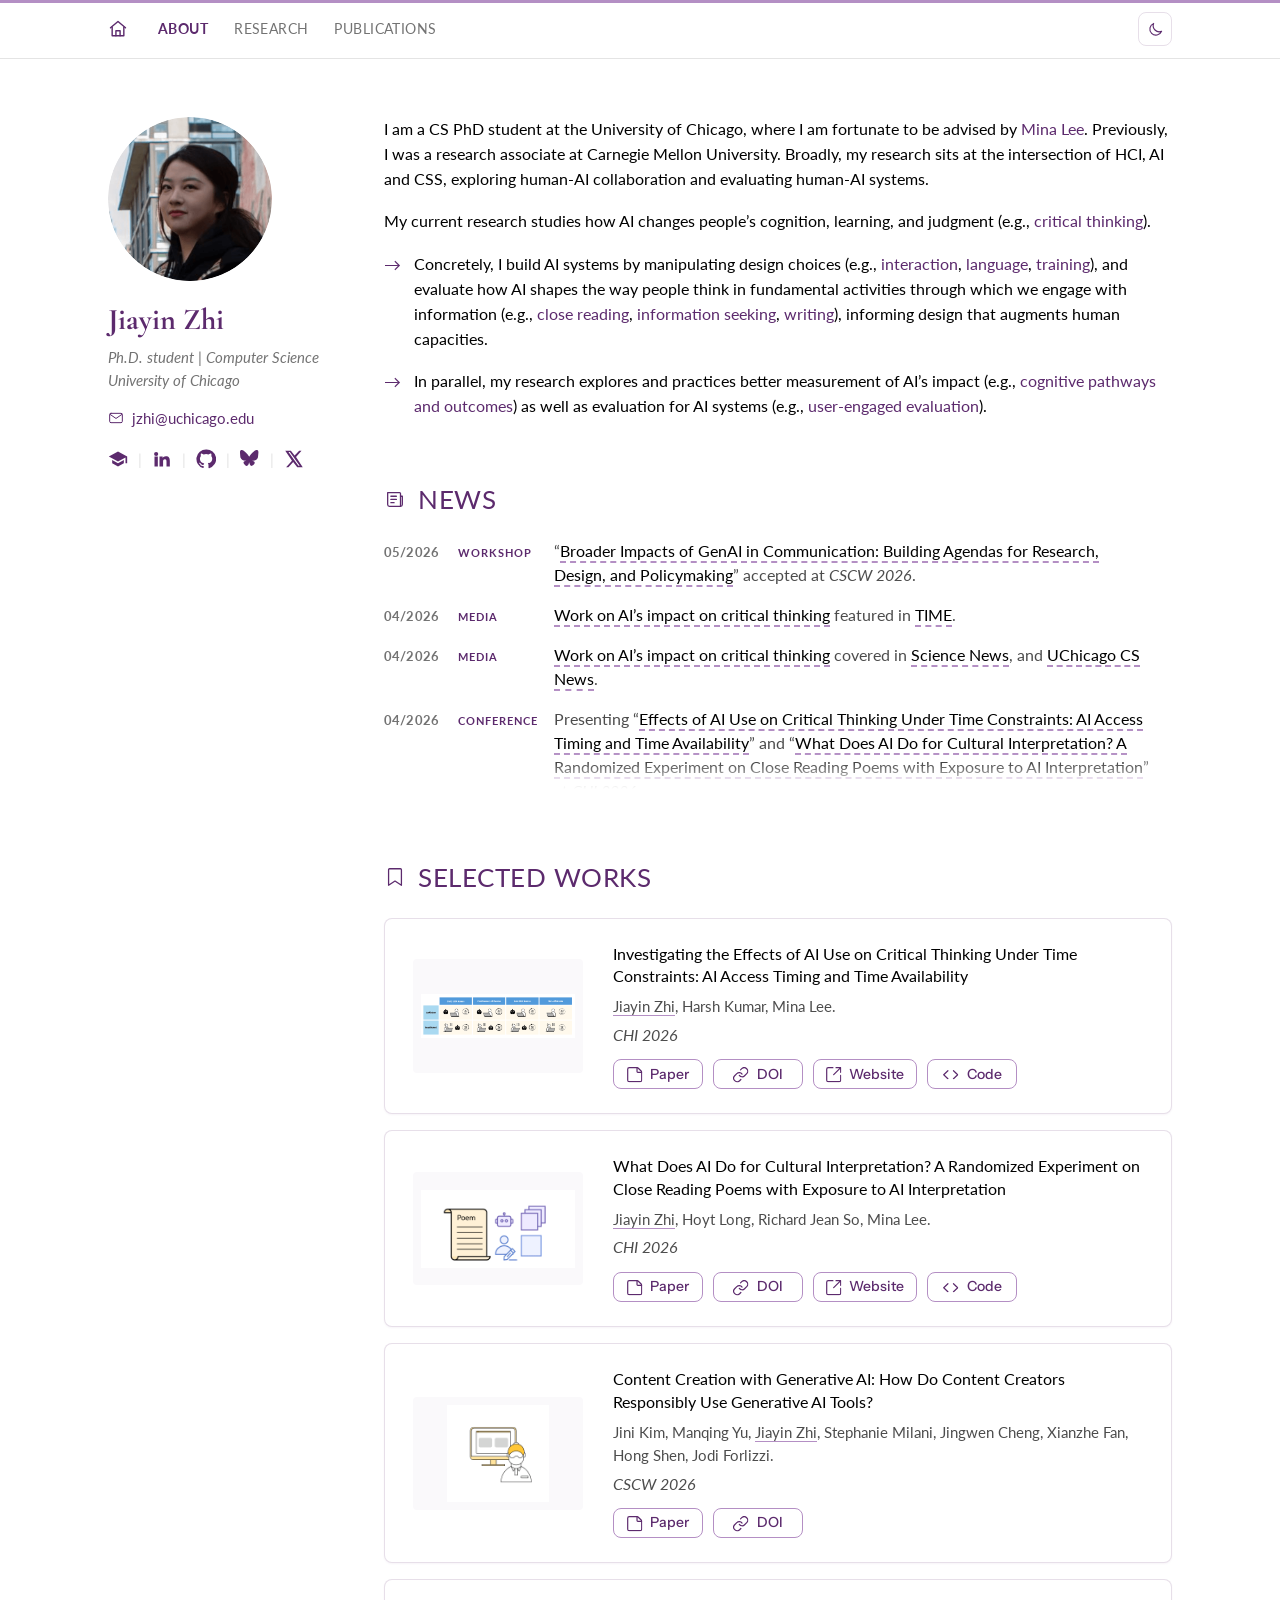
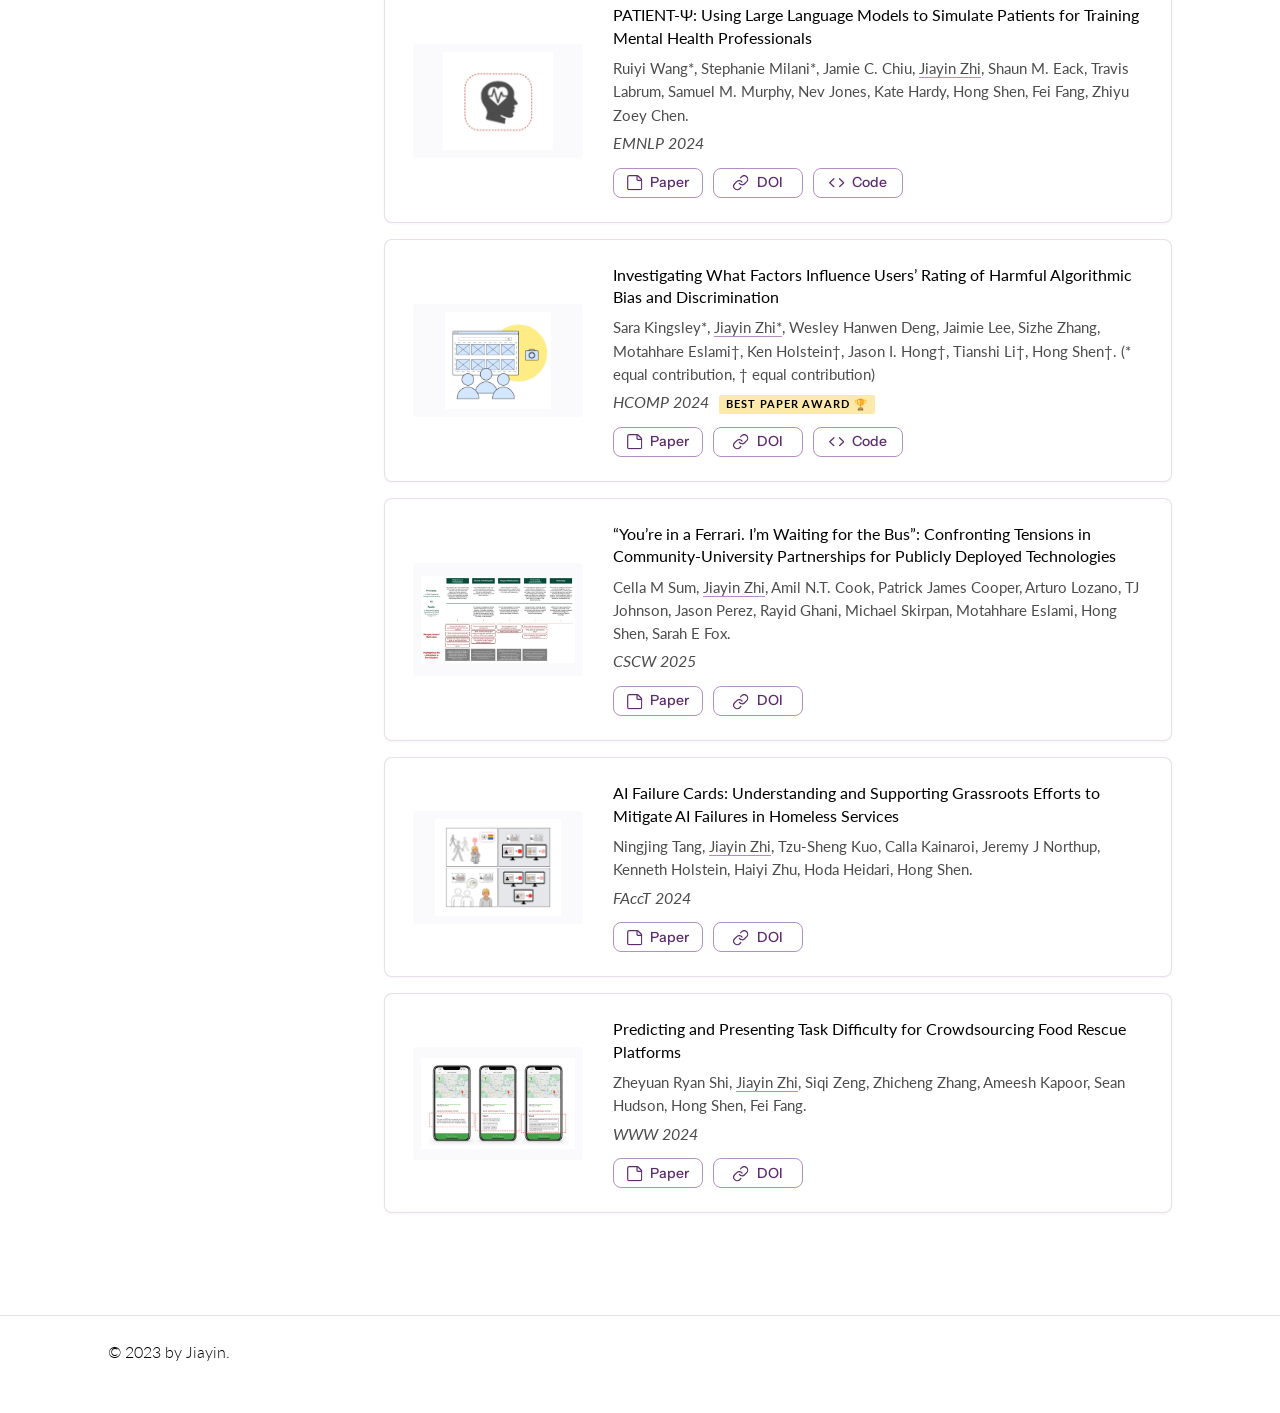
==== commit 00aa7b0c: "Reorder the parallel-research sentence and rename the example Measurement now leads, evaluation foll" ====
--- a/index.html
+++ b/index.html
@@ -96,7 +96,7 @@
 
       <ul>
         <li>Concretely, I build AI systems by manipulating design choices (e.g., <a href="https://criticalthinking-ai.app/" target="_blank" rel="noopener">interaction</a>, <a href="https://closereading-ai.app/" target="_blank" rel="noopener">language</a>, <a href="https://aclanthology.org/2024.emnlp-main.711/" target="_blank" rel="noopener">training</a>), and evaluate how AI shapes the way people think in fundamental activities through which we engage with information (e.g., <a href="https://closereading-ai.app/" target="_blank" rel="noopener">close reading</a>, <a href="https://criticalthinking-ai.app/" target="_blank" rel="noopener">information seeking</a>, <a href="https://criticalthinking-ai.app/" target="_blank" rel="noopener">writing</a>), informing design that augments human capacities.</li>
-        <li>In parallel, my research explores and practices better evaluation for AI systems (e.g., <a href="https://ojs.aaai.org/index.php/HCOMP/article/view/31602/33768" target="_blank" rel="noopener">harmful algorithmic bias and discrimination</a>) as well as measurement of AI&rsquo;s impact (e.g., <a href="https://ai-tools-for-thought.github.io/workshop/documents/chi26/Zhi_and_Lee_Measuring_AI_Impact_on_Cognition_TfT_CHI26.pdf" target="_blank" rel="noopener">cognitive pathways and outcomes</a>).</li>
+        <li>In parallel, my research explores and practices better measurement of AI&rsquo;s impact (e.g., <a href="https://ai-tools-for-thought.github.io/workshop/documents/chi26/Zhi_and_Lee_Measuring_AI_Impact_on_Cognition_TfT_CHI26.pdf" target="_blank" rel="noopener">cognitive pathways and outcomes</a>) as well as evaluation for AI systems (e.g., <a href="https://ojs.aaai.org/index.php/HCOMP/article/view/31602/33768" target="_blank" rel="noopener">user-engaged evaluation</a>).</li>
       </ul>
     </section>
 
--- a/css/style.css
+++ b/css/style.css
@@ -163,9 +163,10 @@
 
 .bio { padding-bottom: 8px; }
 
+/* Narrower than the column, and left-aligned within it. */
 .card img.portrait {
-  width: 200px;
-  height: 200px;
+  width: 164px;
+  height: 164px;
   border-radius: 50%;
   object-fit: cover;
   display: block;
@@ -366,18 +367,34 @@
   white-space: nowrap;
 }
 
-/* News links read as body text with a dashed rule, not as links. */
+/* News links read as body text with a dashed rule, not as links.
+
+   On hover the highlighter is drawn rather than switched on: the wash is a
+   gradient anchored to the bottom of the text with no height, which grows up
+   to cover it. box-decoration-break: clone gives every wrapped line its own
+   band, so a link spanning three lines is stroked three times over. */
 .news a {
   color: var(--ink);
   text-decoration: underline dashed var(--accent-soft);
   text-decoration-thickness: 1.5px;
   text-underline-offset: 4px;
-  transition: color 0.2s, background-color 0.2s;
+
+  background-image: linear-gradient(var(--accent-wash), var(--accent-wash));
+  background-repeat: no-repeat;
+  background-position: 0 100%;
+  /* Both ends are percentages: interpolating a length against a percentage
+     is not reliably animatable. */
+  background-size: 100% 0%;
+  -webkit-box-decoration-break: clone;
+  box-decoration-break: clone;
+
+  transition: background-size 0.28s ease-out, color 0.28s ease-out;
 }
 
 .news a:hover {
   color: var(--on-wash);
-  background-color: var(--accent-wash);
+  background-color: transparent;   /* the gradient does the work, not a fill */
+  background-size: 100% 100%;
 }
 
 /* --- works ----------------------------------------------------- */
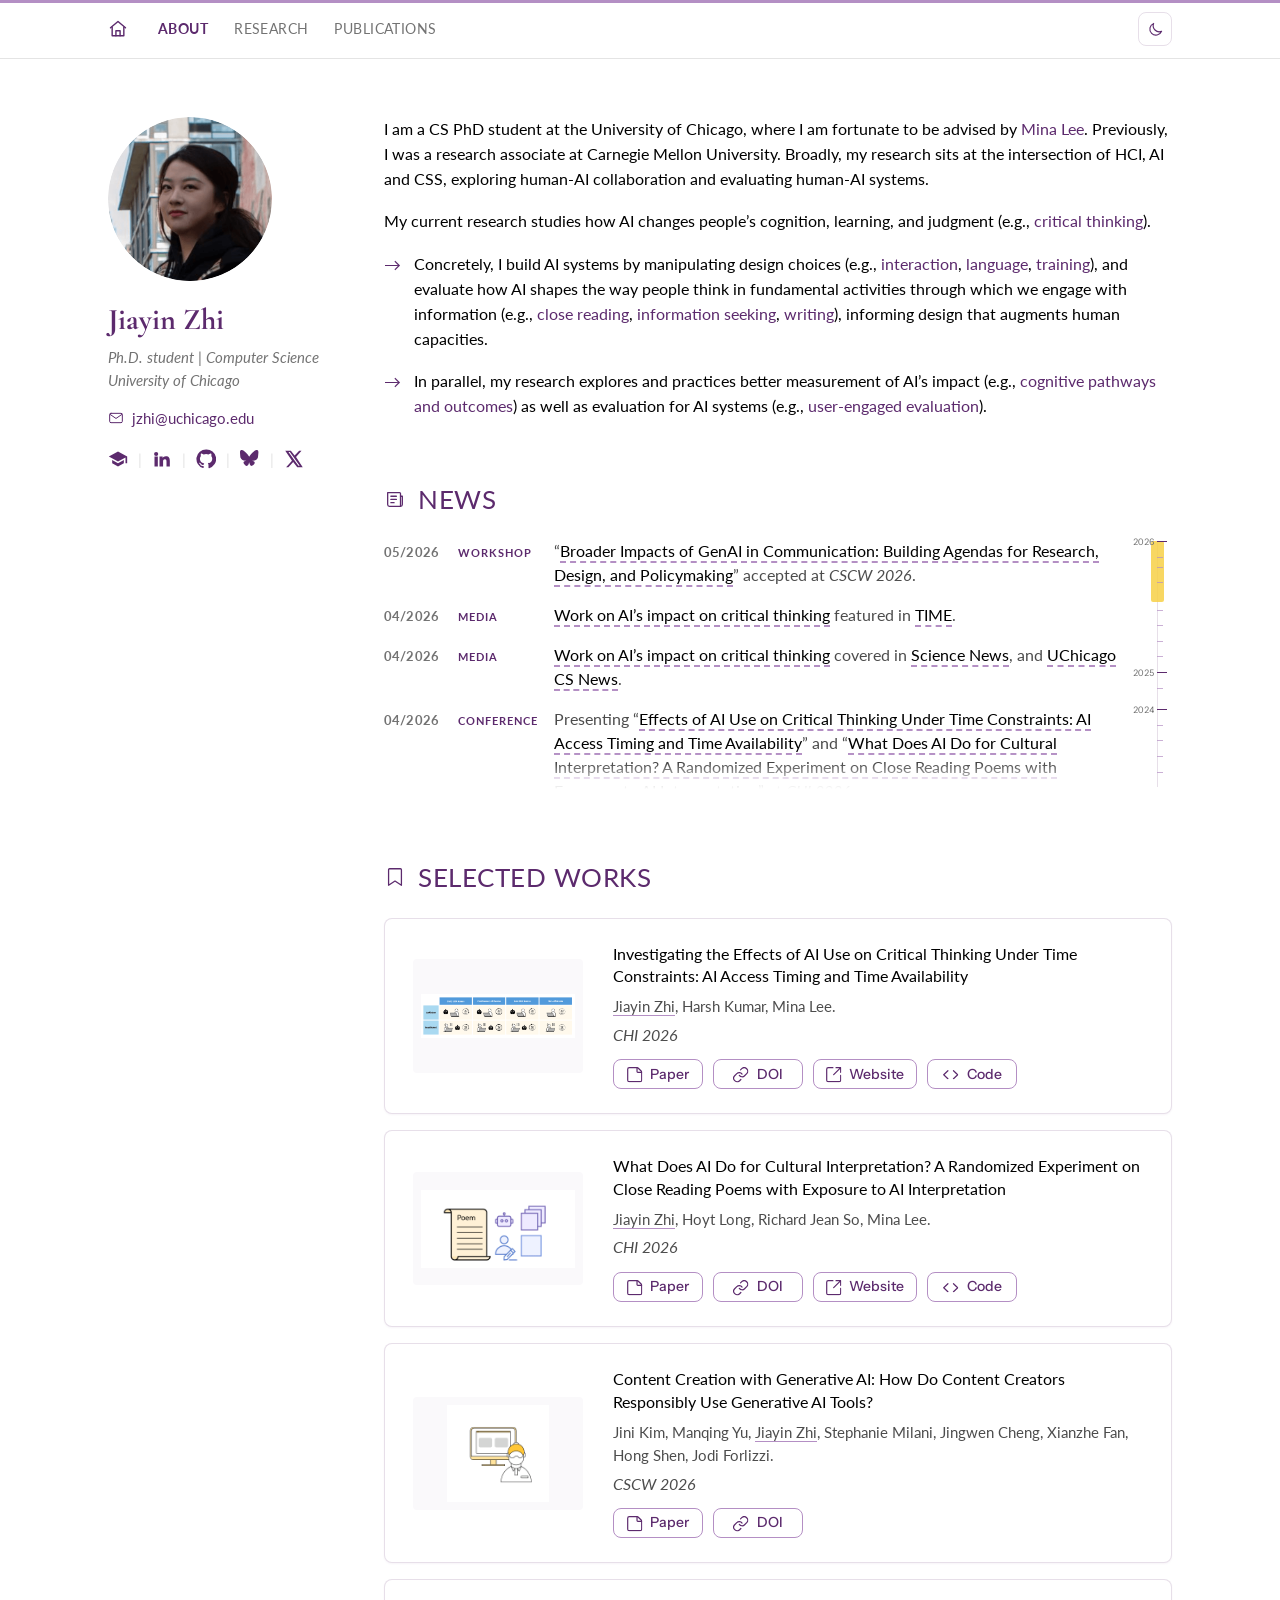
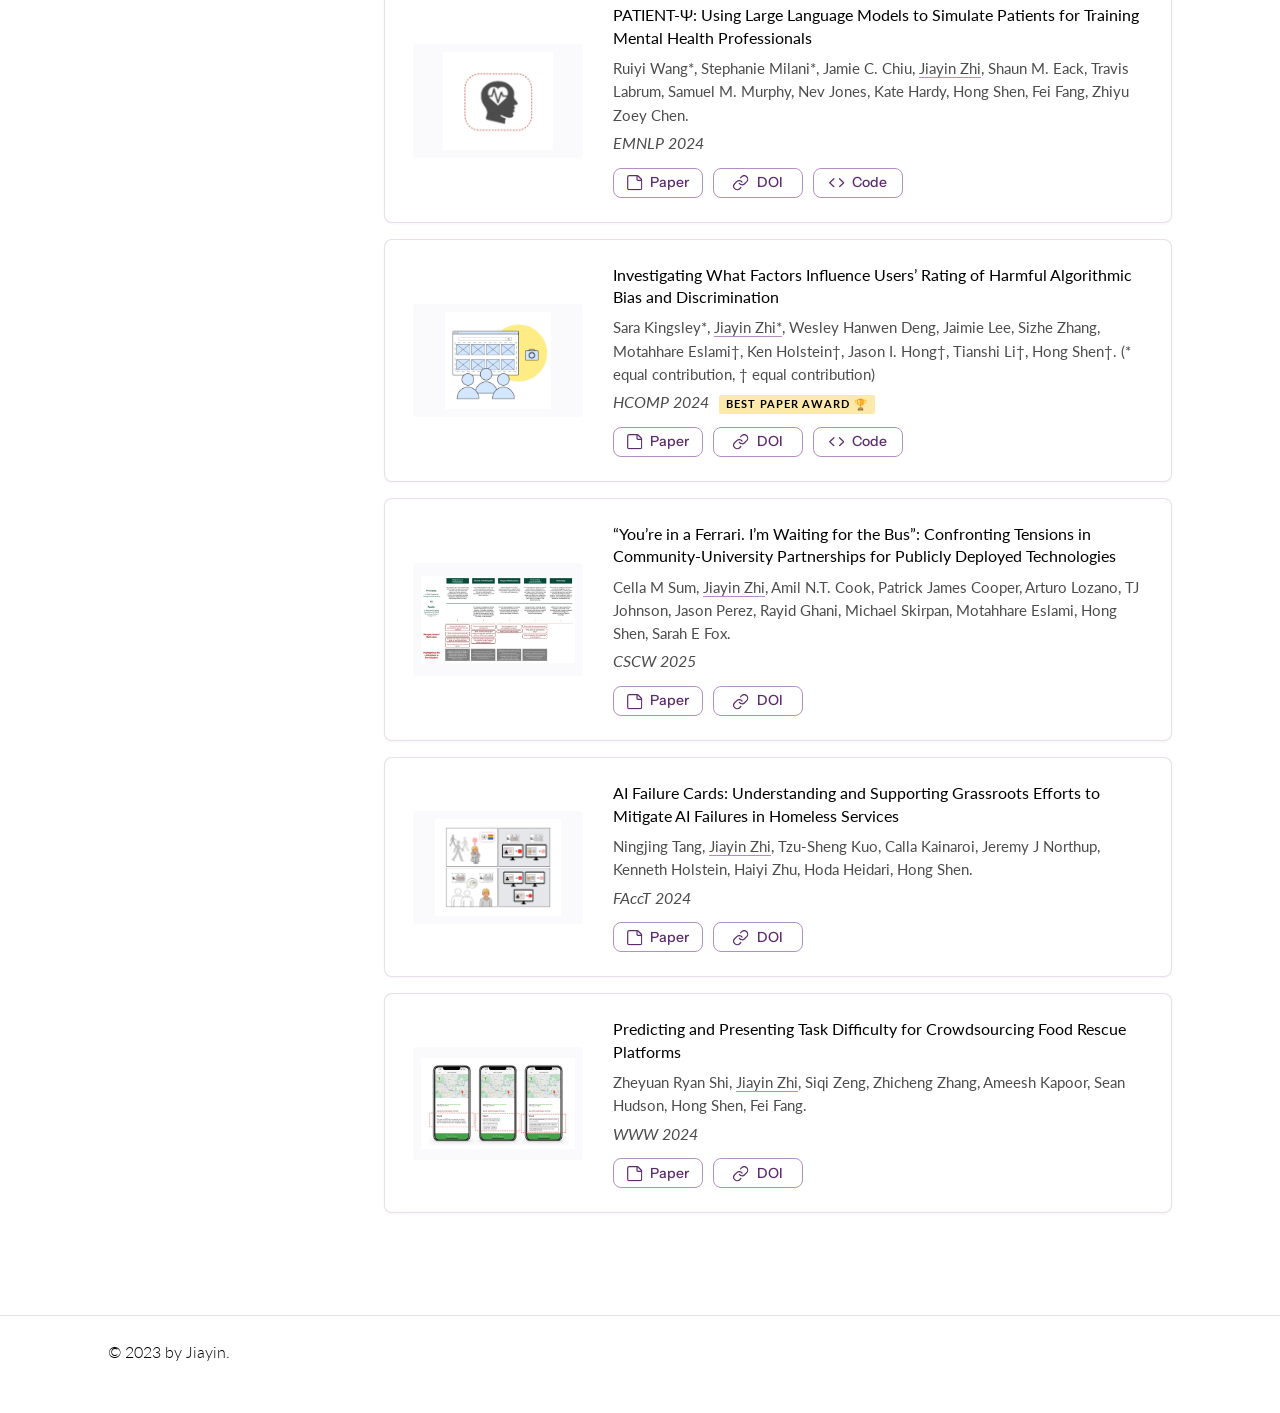
==== commit 1deae94f: "Replace the news scrollbar with a dated rail The native bar is hidden and rebuilt in script as a sca" ====
--- a/index.html
+++ b/index.html
@@ -451,6 +451,117 @@
     window.scrollBy({ top: e.deltaY, left: 0, behavior: 'instant' });
   }, { passive: false });
 })();
+
+// The news scroller, built as a dated scale rather than a generic bar: one
+// tick per entry, a longer tick carrying the year where it turns, and a
+// highlighter stroke for the thumb. Drag the thumb, or click anywhere on the
+// rail to jump. The native bar is hidden in CSS.
+(function () {
+  var news = document.querySelector('.news');
+  if (!news) return;
+
+  var wrap = document.createElement('div');
+  wrap.className = 'news-scroll';
+  news.parentNode.insertBefore(wrap, news);
+  wrap.appendChild(news);
+
+  var rail = document.createElement('div');
+  rail.className = 'rail';
+  rail.setAttribute('aria-hidden', 'true');
+  rail.innerHTML = '<div class="rail-line"></div>';
+
+  var thumb = document.createElement('div');
+  thumb.className = 'thumb';
+  rail.appendChild(thumb);
+  wrap.appendChild(rail);
+
+  // Keyboard users lose nothing when the native bar goes away.
+  news.setAttribute('tabindex', '0');
+  news.setAttribute('role', 'region');
+  news.setAttribute('aria-label', 'News, scrollable');
+
+  var entries = Array.prototype.slice.call(news.querySelectorAll('p'));
+  var ticks = [];
+
+  function offsetWithin(el) {
+    return el.getBoundingClientRect().top
+      - news.getBoundingClientRect().top + news.scrollTop;
+  }
+
+  function build() {
+    ticks.forEach(function (t) { t.remove(); });
+    ticks = [];
+    var total = news.scrollHeight;
+    if (total <= news.clientHeight) return;
+
+    var lastYear = null;
+    entries.forEach(function (p) {
+      var stamp = p.querySelector('.date');
+      var year = stamp ? stamp.textContent.trim().split('/')[1] : null;
+      var turns = year && year !== lastYear;
+      lastYear = year;
+
+      var t = document.createElement('span');
+      t.className = 'tick' + (turns ? ' year' : '');
+      if (turns) t.setAttribute('data-year', year);
+      t.style.top = (offsetWithin(p) / total * 100) + '%';
+      rail.appendChild(t);
+      ticks.push(t);
+    });
+  }
+
+  function sync() {
+    var total = news.scrollHeight;
+    var view = news.clientHeight;
+    if (total <= view + 1) { rail.style.display = 'none'; return; }
+    rail.style.display = '';
+    thumb.style.height = (view / total * 100) + '%';
+    thumb.style.top = (news.scrollTop / total * 100) + '%';
+  }
+
+  news.addEventListener('scroll', function () {
+    requestAnimationFrame(sync);
+  }, { passive: true });
+
+  window.addEventListener('resize', function () { build(); sync(); });
+
+  // Drag the marker.
+  var from = 0, at = 0, dragging = false;
+
+  thumb.addEventListener('pointerdown', function (e) {
+    dragging = true;
+    from = e.clientY;
+    at = news.scrollTop;
+    thumb.classList.add('grabbing');
+    thumb.setPointerCapture(e.pointerId);
+    e.preventDefault();
+    e.stopPropagation();
+  });
+
+  thumb.addEventListener('pointermove', function (e) {
+    if (!dragging) return;
+    var travel = (e.clientY - from) / rail.clientHeight * news.scrollHeight;
+    news.scrollTop = at + travel;
+  });
+
+  function release() { dragging = false; thumb.classList.remove('grabbing'); }
+  thumb.addEventListener('pointerup', release);
+  thumb.addEventListener('pointercancel', release);
+
+  // Click the rail to jump there.
+  rail.addEventListener('pointerdown', function (e) {
+    if (e.target === thumb) return;
+    var box = rail.getBoundingClientRect();
+    var pos = (e.clientY - box.top) / box.height;
+    news.scrollTo({
+      top: pos * news.scrollHeight - news.clientHeight / 2,
+      behavior: 'smooth'
+    });
+  });
+
+  build();
+  sync();
+})();
 </script>
 
 </body>
--- a/css/style.css
+++ b/css/style.css
@@ -19,6 +19,8 @@
   --on-accent: #fff;                         /* text on a filled purple */
 
   --accent-wash: rgba(247, 208, 70, 0.45);   /* the highlighter */
+  --marker: rgba(247, 208, 70, 0.85);        /* the rail thumb */
+  --marker-strong: #f0c62e;
   --on-wash: #000;                           /* text sitting in it */
 
   --ink: #000;
@@ -266,12 +268,11 @@
 
 .news {
   max-height: 250px;
-  /* Always show the bar, not just while scrolling: the wheel is passed
-     through to the page, so the bar is the only affordance left. */
   overflow-y: scroll;
-  padding-right: 22px;
-  scrollbar-width: auto;
-  scrollbar-color: var(--accent-soft) var(--accent-line);
+  padding-right: 52px;   /* clears the rail */
+  /* The native bar is replaced by .rail, built in script. */
+  scrollbar-width: none;
+  -ms-overflow-style: none;
   /* Fade the bottom edge so a clipped line reads as "more below" rather than
      as the end of the list. Dropped once you have scrolled to the end. */
   -webkit-mask-image: linear-gradient(to bottom, #000 calc(100% - 36px), transparent);
@@ -283,24 +284,78 @@
   mask-image: none;
 }
 
-.news::-webkit-scrollbar { width: 12px; }
-
-.news::-webkit-scrollbar-track {
+.news::-webkit-scrollbar { display: none; }
+
+/* --- the news rail ---------------------------------------------- */
+
+/* Rather than a generic bar, the scroller is a scale: one tick per entry,
+   a longer tick where the year turns, and a highlighter stroke for the
+   thumb — the same yellow that marks anything else on the page. It reads
+   as a measure of how much news there is and where you are in it. */
+
+.news-scroll { position: relative; }
+
+.rail {
+  position: absolute;
+  top: 2px;
+  bottom: 2px;
+  right: 6px;
+  width: 30px;
+  cursor: pointer;
+  -webkit-user-select: none;
+  user-select: none;
+}
+
+.rail-line {
+  position: absolute;
+  top: 0;
+  bottom: 0;
+  left: 21px;
+  width: 1px;
   background: var(--accent-line);
-  border-radius: 6px;
-}
-
-.news::-webkit-scrollbar-thumb {
+}
+
+.rail .tick {
+  position: absolute;
+  left: 21px;
+  width: 6px;
+  height: 1px;
   background: var(--accent-soft);
-  border-radius: 6px;
-  border: 2px solid transparent;
-  background-clip: padding-box;
-}
-
-.news::-webkit-scrollbar-thumb:hover {
+  opacity: 0.7;
+}
+
+/* Where the year turns, the tick runs long and carries the year. */
+.rail .tick.year {
+  width: 10px;
+  opacity: 1;
   background: var(--accent-strong);
-  background-clip: padding-box;
-}
+}
+
+.rail .tick.year::before {
+  content: attr(data-year);
+  position: absolute;
+  right: 12px;
+  top: -6px;
+  font-family: var(--ui);
+  font-size: 9px;
+  font-variant-numeric: tabular-nums;
+  letter-spacing: 0.06em;
+  color: var(--muted);
+}
+
+.rail .thumb {
+  position: absolute;
+  left: 15px;
+  width: 13px;
+  min-height: 22px;
+  border-radius: 2px;
+  background: var(--marker);
+  cursor: grab;
+  transition: background-color 0.15s;
+}
+
+.rail:hover .thumb { background: var(--marker-strong); }
+.rail .thumb.grabbing { background: var(--marker-strong); cursor: grabbing; }
 
 /* Date gets its own column so the entries line up; the category is a chip
    rather than bracketed text. */
@@ -639,6 +694,8 @@
   --on-accent: #14101a;
 
   --accent-wash: rgba(247, 208, 70, 0.82);
+  --marker: rgba(247, 208, 70, 0.78);
+  --marker-strong: #f7d046;
   --on-wash: #14101a;
 
   --ink: #ece8f0;
@@ -714,6 +771,7 @@
 
   .nav .wrap { gap: 16px; overflow-x: auto; }
   .news { max-height: none; overflow: visible; padding-right: 0; }
+  .rail { display: none; }
 
   /* Too narrow to hang a label and still leave a readable measure, so the
      category returns to the flow. */
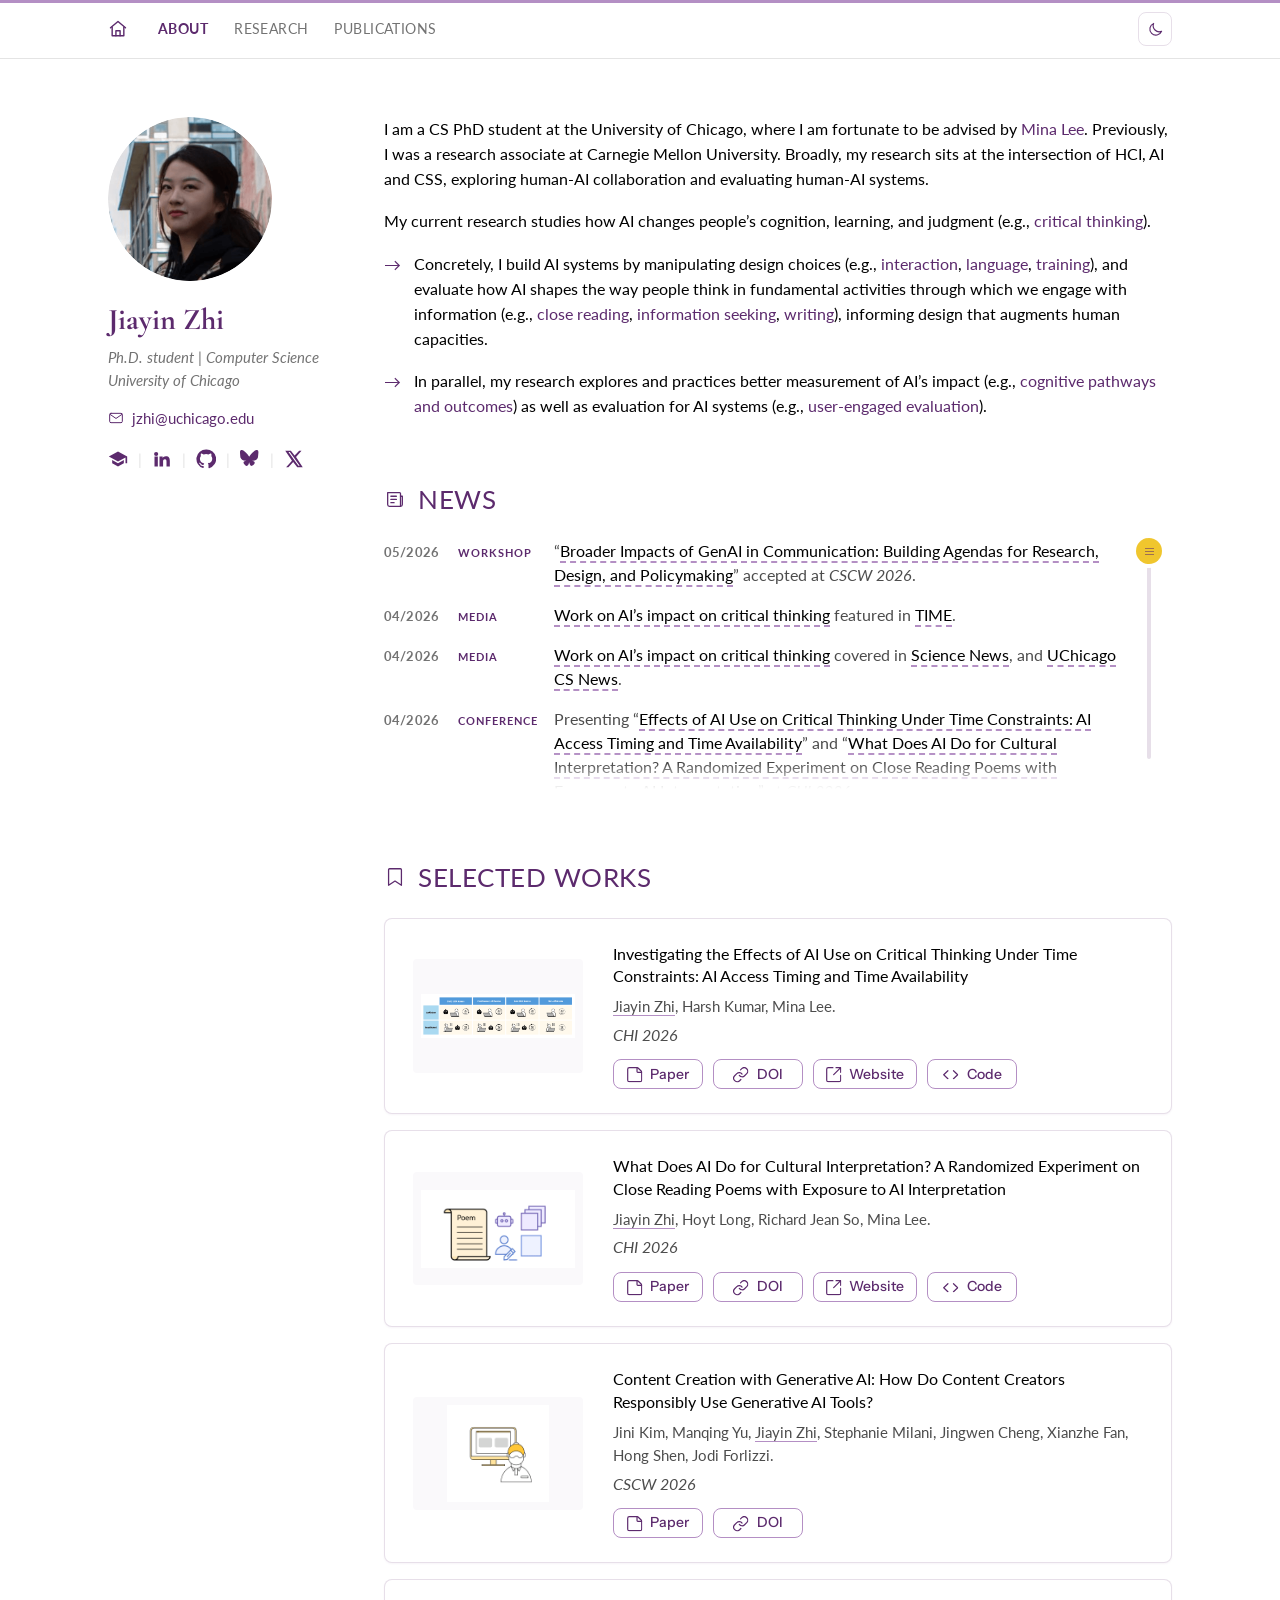
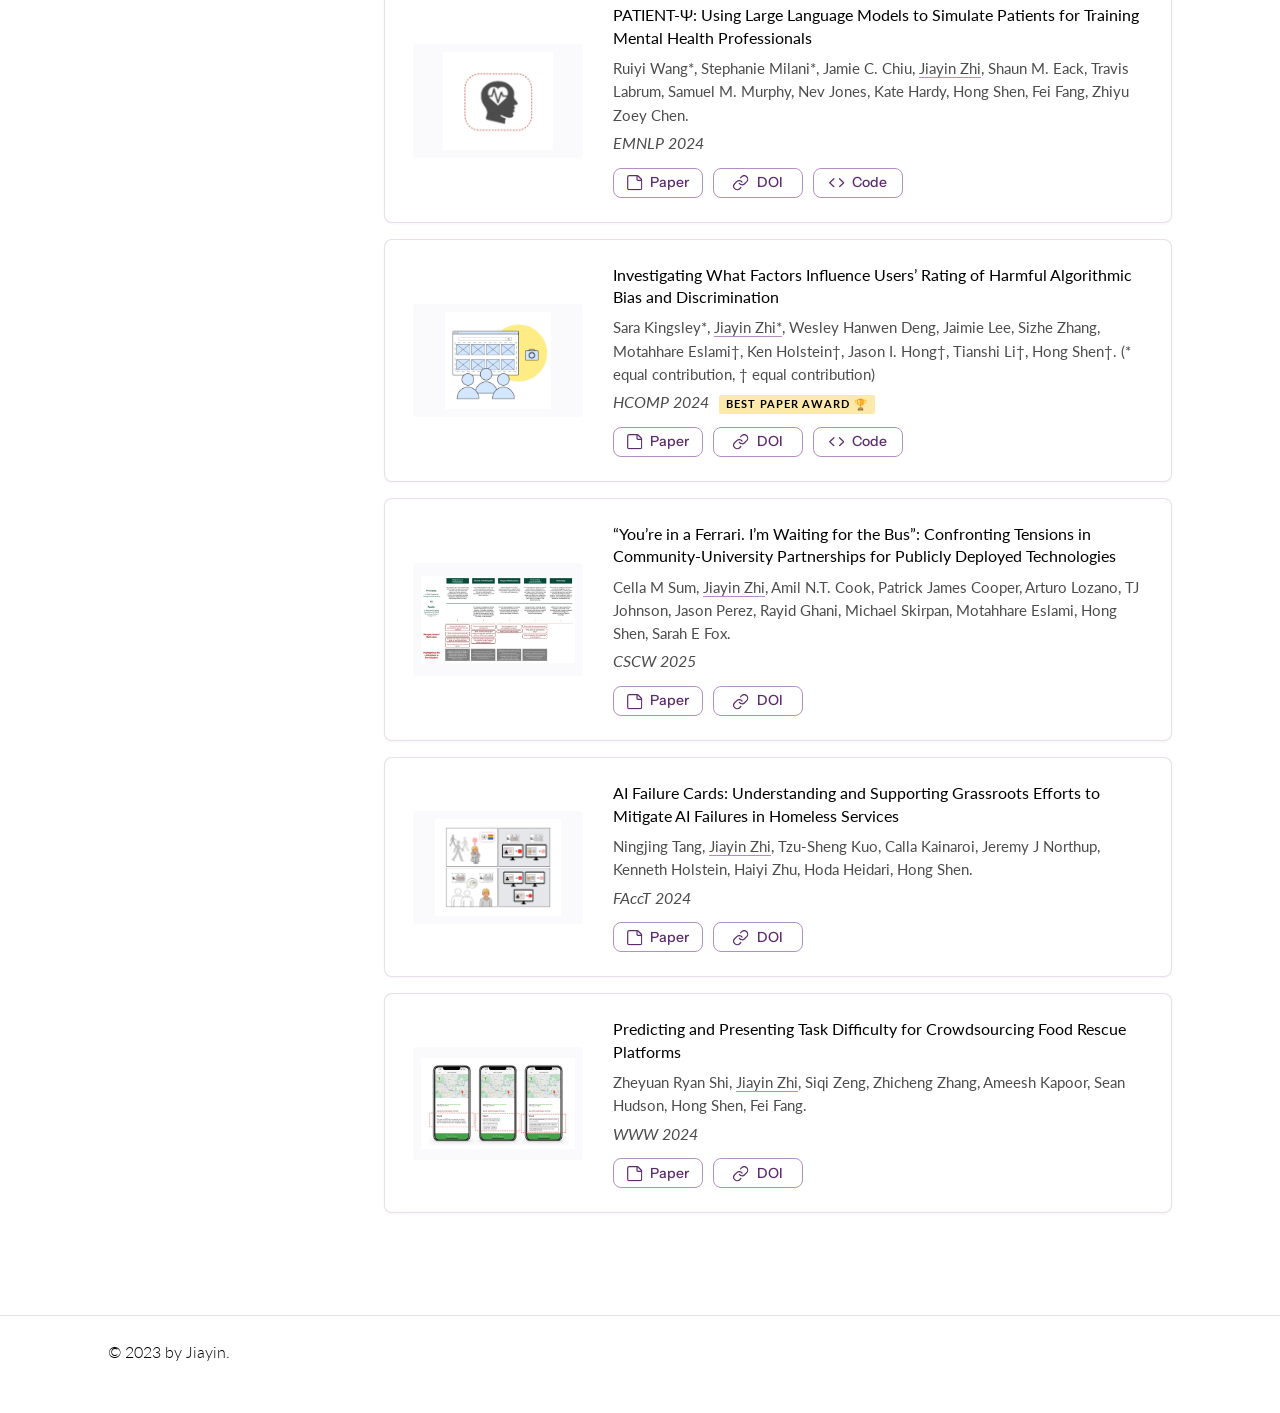
==== commit 62426290: "Switch the news scroller to the spine, with a larger marker The rule fills purple behind you and a 2" ====
--- a/index.html
+++ b/index.html
@@ -452,9 +452,8 @@
   }, { passive: false });
 })();
 
-// The news scroller, built as a dated scale rather than a generic bar: one
-// tick per entry, a longer tick carrying the year where it turns, and a
-// highlighter stroke for the thumb. Drag the thumb, or click anywhere on the
+// The news scroller, built as a spine: a thin rule that fills purple behind
+// you as you read, with one marker at the head. Drag the marker or click the
 // rail to jump. The native bar is hidden in CSS.
 (function () {
   var news = document.querySelector('.news');
@@ -468,7 +467,7 @@
   var rail = document.createElement('div');
   rail.className = 'rail';
   rail.setAttribute('aria-hidden', 'true');
-  rail.innerHTML = '<div class="rail-line"></div>';
+  rail.innerHTML = '<div class="rail-line"></div><div class="fill"></div>';
 
   var thumb = document.createElement('div');
   thumb.className = 'thumb';
@@ -480,52 +479,29 @@
   news.setAttribute('role', 'region');
   news.setAttribute('aria-label', 'News, scrollable');
 
-  var entries = Array.prototype.slice.call(news.querySelectorAll('p'));
-  var ticks = [];
-
-  function offsetWithin(el) {
-    return el.getBoundingClientRect().top
-      - news.getBoundingClientRect().top + news.scrollTop;
-  }
-
-  function build() {
-    ticks.forEach(function (t) { t.remove(); });
-    ticks = [];
-    var total = news.scrollHeight;
-    if (total <= news.clientHeight) return;
-
-    var lastYear = null;
-    entries.forEach(function (p) {
-      var stamp = p.querySelector('.date');
-      var year = stamp ? stamp.textContent.trim().split('/')[1] : null;
-      var turns = year && year !== lastYear;
-      lastYear = year;
-
-      var t = document.createElement('span');
-      t.className = 'tick' + (turns ? ' year' : '');
-      if (turns) t.setAttribute('data-year', year);
-      t.style.top = (offsetWithin(p) / total * 100) + '%';
-      rail.appendChild(t);
-      ticks.push(t);
-    });
+  var fill = rail.querySelector('.fill');
+
+  // Measured on resize only, so sync stays pure style writes and can run
+  // straight off the scroll event without forcing layout each time.
+  var range = 0;
+
+  function measure() {
+    range = news.scrollHeight - news.clientHeight;
+    rail.style.display = range > 1 ? '' : 'none';
   }
 
   function sync() {
-    var total = news.scrollHeight;
-    var view = news.clientHeight;
-    if (total <= view + 1) { rail.style.display = 'none'; return; }
-    rail.style.display = '';
-    thumb.style.height = (view / total * 100) + '%';
-    thumb.style.top = (news.scrollTop / total * 100) + '%';
-  }
-
-  news.addEventListener('scroll', function () {
-    requestAnimationFrame(sync);
-  }, { passive: true });
-
-  window.addEventListener('resize', function () { build(); sync(); });
-
-  // Drag the marker.
+    if (range <= 1) return;
+    var progress = Math.min(1, Math.max(0, news.scrollTop / range));
+    thumb.style.top = progress * 100 + '%';
+    fill.style.height = progress * 100 + '%';
+  }
+
+  news.addEventListener('scroll', sync, { passive: true });
+  window.addEventListener('resize', function () { measure(); sync(); });
+
+  // Drag the marker. The rail maps to the scrollable range, not the content
+  // height, so the marker ends up under the pointer rather than lagging it.
   var from = 0, at = 0, dragging = false;
 
   thumb.addEventListener('pointerdown', function (e) {
@@ -540,8 +516,7 @@
 
   thumb.addEventListener('pointermove', function (e) {
     if (!dragging) return;
-    var travel = (e.clientY - from) / rail.clientHeight * news.scrollHeight;
-    news.scrollTop = at + travel;
+    news.scrollTop = at + (e.clientY - from) / rail.clientHeight * range;
   });
 
   function release() { dragging = false; thumb.classList.remove('grabbing'); }
@@ -552,14 +527,13 @@
   rail.addEventListener('pointerdown', function (e) {
     if (e.target === thumb) return;
     var box = rail.getBoundingClientRect();
-    var pos = (e.clientY - box.top) / box.height;
     news.scrollTo({
-      top: pos * news.scrollHeight - news.clientHeight / 2,
+      top: (e.clientY - box.top) / box.height * range,
       behavior: 'smooth'
     });
   });
 
-  build();
+  measure();
   sync();
 })();
 </script>
--- a/css/style.css
+++ b/css/style.css
@@ -288,74 +288,75 @@
 
 /* --- the news rail ---------------------------------------------- */
 
-/* Rather than a generic bar, the scroller is a scale: one tick per entry,
-   a longer tick where the year turns, and a highlighter stroke for the
-   thumb — the same yellow that marks anything else on the page. It reads
-   as a measure of how much news there is and where you are in it. */
+/* The scroller is a spine rather than a bar: a thin rule that fills purple
+   behind you as you read, with a single marker at the head. */
 
 .news-scroll { position: relative; }
 
 .rail {
   position: absolute;
-  top: 2px;
-  bottom: 2px;
-  right: 6px;
+  top: 12px;
+  bottom: 30px;      /* clear of the fade at the foot of the list */
+  right: 8px;
   width: 30px;
   cursor: pointer;
   -webkit-user-select: none;
   user-select: none;
 }
 
+.rail-line,
+.rail .fill {
+  position: absolute;
+  left: 13px;
+  width: 4px;
+  border-radius: 2px;
+}
+
 .rail-line {
-  position: absolute;
   top: 0;
   bottom: 0;
-  left: 21px;
-  width: 1px;
   background: var(--accent-line);
 }
 
-.rail .tick {
-  position: absolute;
-  left: 21px;
-  width: 6px;
-  height: 1px;
-  background: var(--accent-soft);
-  opacity: 0.7;
-}
-
-/* Where the year turns, the tick runs long and carries the year. */
-.rail .tick.year {
-  width: 10px;
-  opacity: 1;
+.rail .fill {
+  top: 0;
   background: var(--accent-strong);
-}
-
-.rail .tick.year::before {
-  content: attr(data-year);
-  position: absolute;
-  right: 12px;
-  top: -6px;
-  font-family: var(--ui);
-  font-size: 9px;
-  font-variant-numeric: tabular-nums;
-  letter-spacing: 0.06em;
-  color: var(--muted);
-}
-
+  opacity: 0.5;
+}
+
+/* Big enough to read as a handle, ringed in the page colour so it sits on
+   top of the rule rather than in it. */
 .rail .thumb {
   position: absolute;
-  left: 15px;
-  width: 13px;
-  min-height: 22px;
-  border-radius: 2px;
-  background: var(--marker);
+  left: 2px;
+  width: 26px;
+  height: 26px;
+  margin-top: -13px;
+  border-radius: 50%;
+  background: var(--marker-strong);
+  box-shadow: 0 0 0 4px var(--bg), 0 1px 3px var(--accent-shadow-lift);
   cursor: grab;
-  transition: background-color 0.15s;
-}
-
-.rail:hover .thumb { background: var(--marker-strong); }
-.rail .thumb.grabbing { background: var(--marker-strong); cursor: grabbing; }
+  transition: transform 0.15s ease-out;
+}
+
+/* Three grip lines, so it reads as something to take hold of. */
+.rail .thumb::after {
+  content: "";
+  position: absolute;
+  left: 50%;
+  top: 50%;
+  width: 9px;
+  height: 7px;
+  margin: -3.5px 0 0 -4.5px;
+  background:
+    linear-gradient(var(--accent-strong), var(--accent-strong)) 0 0 / 100% 1px no-repeat,
+    linear-gradient(var(--accent-strong), var(--accent-strong)) 0 3px / 100% 1px no-repeat,
+    linear-gradient(var(--accent-strong), var(--accent-strong)) 0 6px / 100% 1px no-repeat;
+  opacity: 0.55;
+}
+
+.rail:hover .thumb { transform: scale(1.12); }
+.rail .thumb.grabbing { transform: scale(1.12); cursor: grabbing; }
 
 /* Date gets its own column so the entries line up; the category is a chip
    rather than bracketed text. */
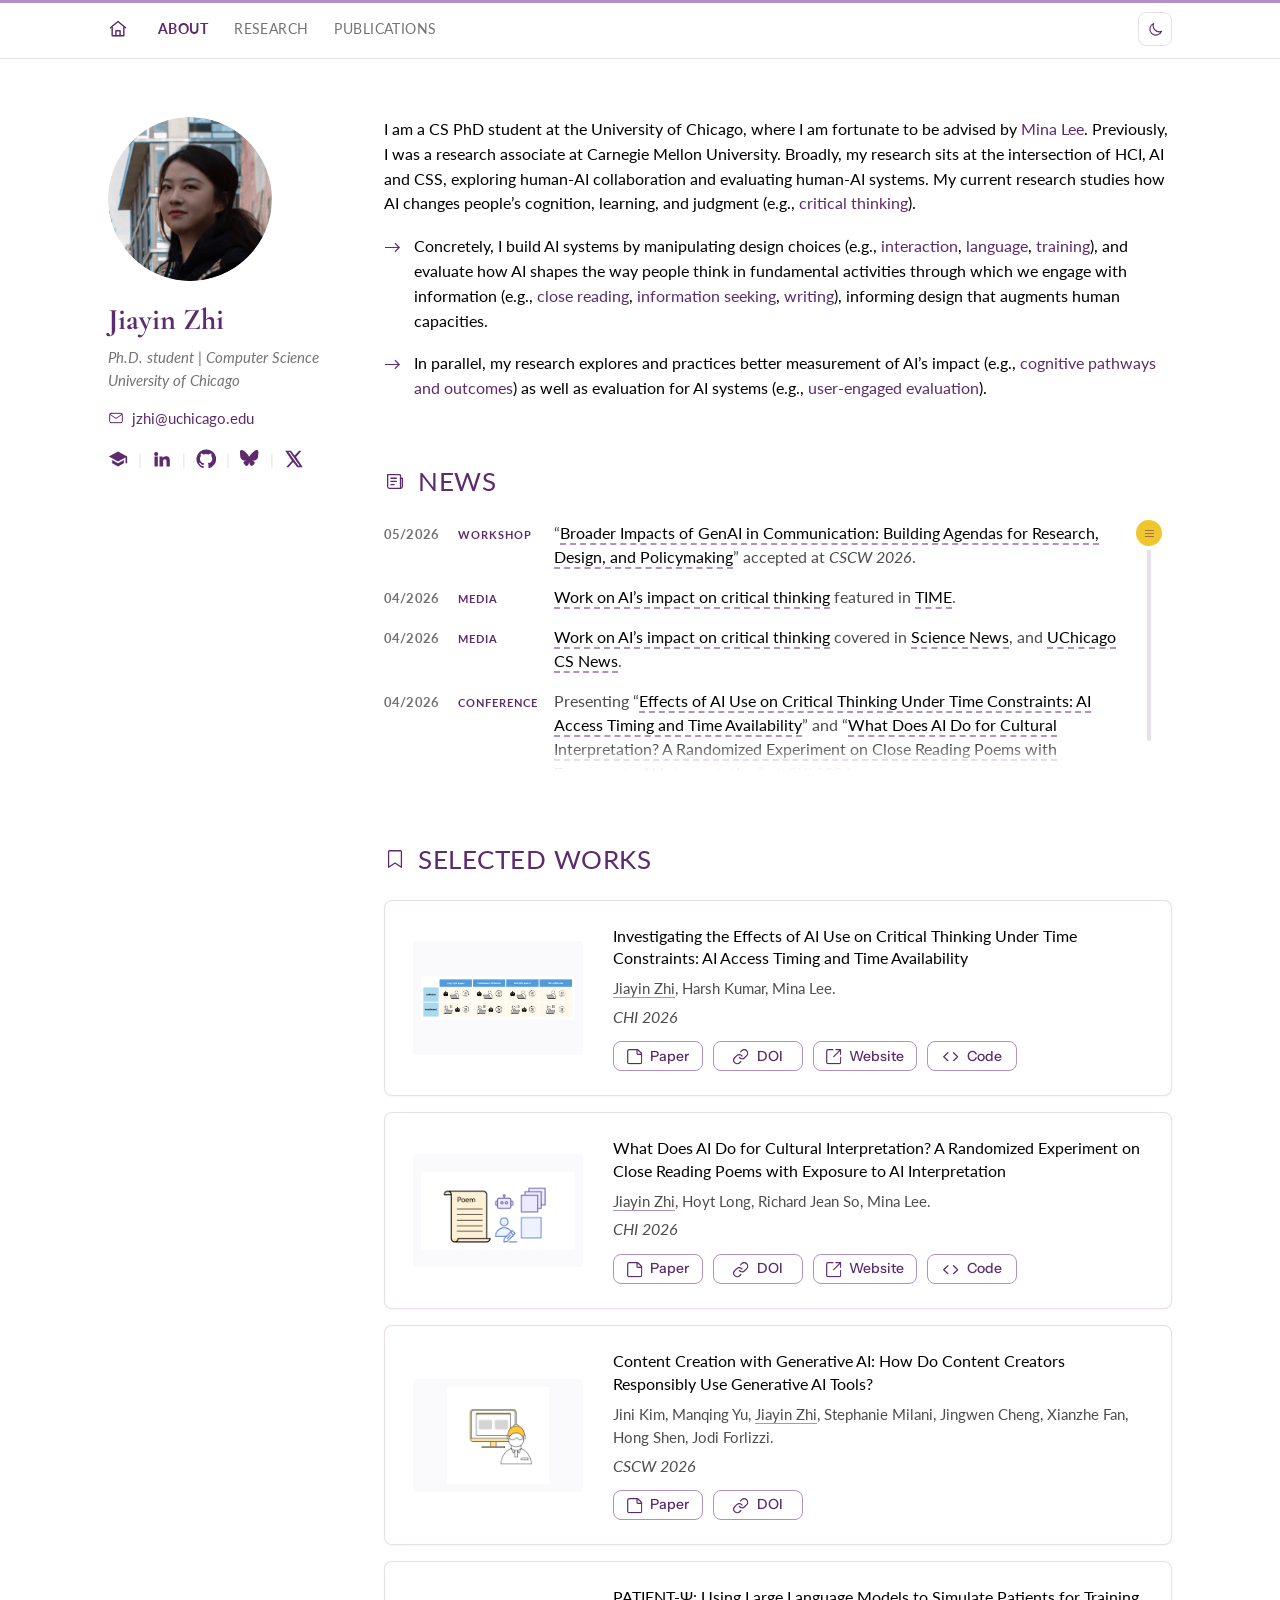
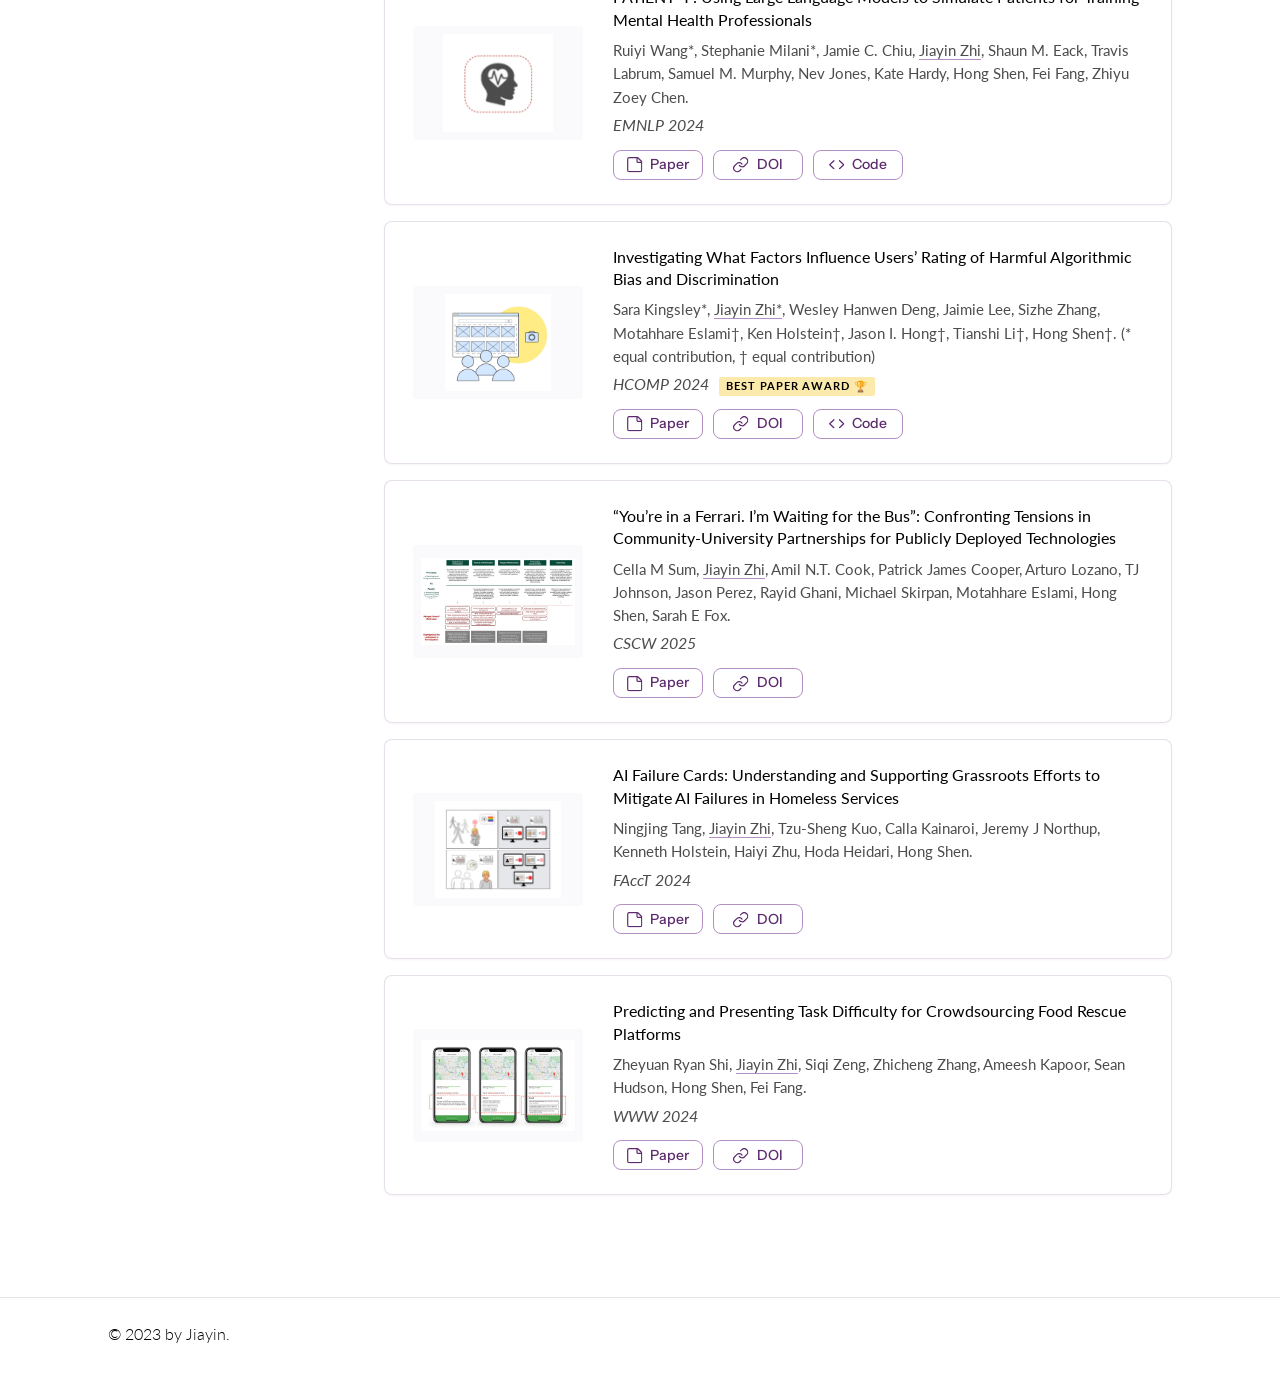
==== commit bc4f71ce: "Merge the two bio paragraphs into one The second paragraph was a single sentence continuing the same" ====
--- a/index.html
+++ b/index.html
@@ -90,9 +90,7 @@
 
     <!-- ================= ABOUT ================= -->
     <section class="bio" id="about-me">
-      <p>I am a CS PhD student at the University of Chicago, where I am fortunate to be advised by <a href="https://minalee-research.github.io/index.html" target="_blank" rel="noopener">Mina Lee</a>. Previously, I was a research associate at Carnegie Mellon University. Broadly, my research sits at the intersection of HCI, AI and CSS, exploring human-AI collaboration and evaluating human-AI systems.</p>
-
-      <p>My current research studies how AI changes people&rsquo;s cognition, learning, and judgment (e.g., <a href="https://criticalthinking-ai.app/" target="_blank" rel="noopener">critical thinking</a>).</p>
+      <p>I am a CS PhD student at the University of Chicago, where I am fortunate to be advised by <a href="https://minalee-research.github.io/index.html" target="_blank" rel="noopener">Mina Lee</a>. Previously, I was a research associate at Carnegie Mellon University. Broadly, my research sits at the intersection of HCI, AI and CSS, exploring human-AI collaboration and evaluating human-AI systems. My current research studies how AI changes people&rsquo;s cognition, learning, and judgment (e.g., <a href="https://criticalthinking-ai.app/" target="_blank" rel="noopener">critical thinking</a>).</p>
 
       <ul>
         <li>Concretely, I build AI systems by manipulating design choices (e.g., <a href="https://criticalthinking-ai.app/" target="_blank" rel="noopener">interaction</a>, <a href="https://closereading-ai.app/" target="_blank" rel="noopener">language</a>, <a href="https://aclanthology.org/2024.emnlp-main.711/" target="_blank" rel="noopener">training</a>), and evaluate how AI shapes the way people think in fundamental activities through which we engage with information (e.g., <a href="https://closereading-ai.app/" target="_blank" rel="noopener">close reading</a>, <a href="https://criticalthinking-ai.app/" target="_blank" rel="noopener">information seeking</a>, <a href="https://criticalthinking-ai.app/" target="_blank" rel="noopener">writing</a>), informing design that augments human capacities.</li>
@@ -536,6 +534,52 @@
   measure();
   sync();
 })();
+
+// On a phone the news list folds to its first few entries behind a button.
+// The breakpoint lives in CSS, so this only tracks state and wording — at
+// desktop width the class does nothing and the button is not rendered.
+(function () {
+  var news = document.querySelector('.news');
+  if (!news) return;
+
+  var total = news.querySelectorAll('p').length;
+  var SHOWN = 4;
+  if (total <= SHOWN) return;
+
+  news.id = news.id || 'news-list';
+
+  var host = news.closest('.news-scroll') || news;
+  var btn = document.createElement('button');
+  btn.type = 'button';
+  btn.className = 'news-more';
+  btn.setAttribute('aria-controls', news.id);
+  host.parentNode.insertBefore(btn, host.nextSibling);
+
+  function label() {
+    var folded = news.classList.contains('folded');
+    btn.textContent = folded
+      ? 'Show all ' + total + ' updates'
+      : 'Show fewer';
+    btn.setAttribute('aria-expanded', String(!folded));
+  }
+
+  btn.addEventListener('click', function () {
+    var folding = !news.classList.contains('folded');
+    news.classList.toggle('folded');
+    label();
+    // Collapsing from the foot of a long list would otherwise leave you
+    // stranded somewhere below the section.
+    if (folding) {
+      window.scrollTo({
+        top: news.getBoundingClientRect().top + window.scrollY - 90,
+        behavior: 'smooth'
+      });
+    }
+  });
+
+  news.classList.add('folded');
+  label();
+})();
 </script>
 
 </body>
--- a/css/style.css
+++ b/css/style.css
@@ -1,15 +1,3 @@
-/* ---------------------------------------------------------------
-   Jiayin Zhi — personal site
-
-   Two hues do all the work:
-     --accent-strong   headings, links, labels, glyphs
-     --accent-soft     borders, underlines, rules
-   Everything softer is the strong hue at low alpha, so the purple stays
-   one family. The one exception is deliberate: --accent-wash is yellow,
-   and it appears only where something is marked — a hovered link, the
-   award. Purple carries the page; yellow points at things.
-   --------------------------------------------------------------- */
-
 :root {
   --accent-strong: #5c2a6d;
   --accent-soft: #b48fc4;
@@ -67,11 +55,6 @@
   color: var(--accent-strong);
   text-decoration: none;
   transition: color 0.15s, background-color 0.15s;
-}
-
-a:hover {
-  background-color: var(--accent-wash);
-  color: var(--on-wash);
 }
 
 .wrap {
@@ -131,11 +114,6 @@
   transition: color 0.2s, background-color 0.2s;
 }
 
-.nav a:hover {
-  color: var(--on-wash);
-  background-color: var(--accent-wash);
-}
-
 .nav a.active {
   color: var(--accent-strong);
   font-weight: 700;
@@ -143,7 +121,6 @@
 
 .nav .home { display: inline-flex; align-items: center; color: var(--accent-strong); margin-right: 4px; }
 .nav .home svg { width: 20px; height: 20px; }
-.nav .home:hover { background-color: transparent; }
 
 /* --- about ----------------------------------------------------- */
 
@@ -214,7 +191,6 @@
   transition: transform 0.2s, background-color 0.2s;
 }
 
-.socials a:hover { transform: translateY(-2px); background-color: transparent; }
 .socials svg { width: 20px; height: 20px; fill: currentColor; }
 .socials .sep { color: var(--rule); font-size: 15px; }
 
@@ -355,7 +331,6 @@
   opacity: 0.55;
 }
 
-.rail:hover .thumb { transform: scale(1.12); }
 .rail .thumb.grabbing { transform: scale(1.12); cursor: grabbing; }
 
 /* Date gets its own column so the entries line up; the category is a chip
@@ -405,6 +380,9 @@
 }
 
 .news .venue { font-style: italic; }
+
+/* Only ever shown on phones — see the narrow-screen block at the foot. */
+.news-more { display: none; }
 
 /* The award is a distinction rather than a category, so it is the one label
    that gets marked with the highlighter. */
@@ -447,12 +425,6 @@
   transition: background-size 0.28s ease-out, color 0.28s ease-out;
 }
 
-.news a:hover {
-  color: var(--on-wash);
-  background-color: transparent;   /* the gradient does the work, not a fill */
-  background-size: 100% 100%;
-}
-
 /* --- works ----------------------------------------------------- */
 
 .work {
@@ -467,13 +439,6 @@
   border-radius: 8px;
   box-shadow: 0 1px 2px var(--accent-shadow);
   transition: box-shadow 0.25s, border-color 0.25s, transform 0.25s;
-}
-
-/* Cards lift toward the reader and firm up their boundary on hover. */
-.work:hover {
-  border-color: var(--accent-soft);
-  box-shadow: 0 6px 20px var(--accent-shadow-lift);
-  transform: translateY(-2px);
 }
 
 /* The publications page lists entries without thumbnails. */
@@ -541,12 +506,6 @@
   transition: background-color 0.2s, color 0.2s, border-color 0.2s;
 }
 
-.work .links a:hover {
-  background: var(--accent-strong);
-  border-color: var(--accent-strong);
-  color: var(--on-accent);
-}
-
 /* Sizes are 14px of drawing plus the 0.7 units of stroke padding baked into
    each symbol's viewBox, so nothing clips at the edges. */
 .work .links svg {
@@ -596,8 +555,6 @@
 
 @media (prefers-reduced-motion: reduce) {
   * { transition: none !important; }
-  .work:hover { transform: none; }
-  .socials a:hover { transform: none; }
 }
 
 /* --- keyboard focus -------------------------------------------- */
@@ -734,11 +691,6 @@
   transition: background-color 0.2s, border-color 0.2s;
 }
 
-.theme-toggle:hover {
-  background: var(--accent-wash);
-  border-color: var(--accent-soft);
-}
-
 .theme-toggle svg {
   width: 17px;
   height: 17px;
@@ -754,29 +706,208 @@
 :root[data-theme="dark"] .theme-toggle .icon-sun { display: block; }
 :root[data-theme="dark"] .theme-toggle .icon-moon { display: none; }
 
+/* --- interaction states ------------------------------------------
+
+   Hover is gated behind a real pointer. On a touchscreen :hover latches
+   after a tap and stays until you tap something else, so a tapped news
+   link would sit there highlighted for no reason. Touch gets :active,
+   which fires on press and releases on lift.
+   ------------------------------------------------------------------ */
+
+/* The browser's own grey tap flash, replaced by the states below. */
+a, button { -webkit-tap-highlight-color: transparent; }
+
+@media (hover: hover) and (pointer: fine) {
+  a:hover {
+    background-color: var(--accent-wash);
+    color: var(--on-wash);
+  }
+
+  .nav a:hover {
+    color: var(--on-wash);
+    background-color: var(--accent-wash);
+  }
+
+  .nav .home:hover { background-color: transparent; }
+
+  .socials a:hover { transform: translateY(-2px); background-color: transparent; }
+
+  .rail:hover .thumb { transform: scale(1.12); }
+
+  /* Drawn on rather than switched on — see the .news a rule above. */
+  .news a:hover {
+    color: var(--on-wash);
+    background-color: transparent;
+    background-size: 100% 100%;
+  }
+
+  /* Cards lift toward the reader and firm up their boundary. */
+  .work:hover {
+    border-color: var(--accent-soft);
+    box-shadow: 0 6px 20px var(--accent-shadow-lift);
+    transform: translateY(-2px);
+  }
+
+  .work .links a:hover {
+    background: var(--accent-strong);
+    border-color: var(--accent-strong);
+    color: var(--on-accent);
+  }
+
+  .theme-toggle:hover {
+    background: var(--accent-wash);
+    border-color: var(--accent-soft);
+  }
+}
+
+/* Press states. These run everywhere — on a mouse they read as a click,
+   on a finger they are the only feedback there is. */
+
+a:active { background-color: var(--accent-wash); color: var(--on-wash); }
+
+.nav .home:active,
+.socials a:active { background-color: transparent; transform: scale(0.92); }
+
+/* The highlighter arrives at once under a finger; there is no travelling
+   pointer for it to follow. */
+.news a:active {
+  color: var(--on-wash);
+  background-color: transparent;
+  background-size: 100% 100%;
+  transition: none;
+}
+
+.work .links a:active {
+  background: var(--accent-strong);
+  border-color: var(--accent-strong);
+  color: var(--on-accent);
+}
+
+.theme-toggle:active {
+  background: var(--accent-wash);
+  border-color: var(--accent-soft);
+}
+
 /* --- small screens --------------------------------------------- */
 
 @media (max-width: 760px) {
-  .layout { grid-template-columns: 1fr; gap: 30px; padding-top: 36px; }
-
-  /* No room alongside the content, so the sidebar goes back to being a
-     header rather than a rail. */
+  .wrap { padding: 0 20px; }
+
+  /* --- navigation ---------------------------------------------- */
+
+  /* Sized to fit a 390px screen without sideways scroll, with the padding
+     doing double duty as touch target. overflow-x stays as a safety valve
+     for anything narrower. */
+  .nav .wrap {
+    gap: 0;
+    height: 54px;
+    overflow-x: auto;
+    scrollbar-width: none;
+  }
+  .nav .wrap::-webkit-scrollbar { display: none; }
+
+  .nav a {
+    padding: 12px 9px;
+    font-size: 13px;
+    letter-spacing: 0.01em;
+    white-space: nowrap;
+  }
+
+  .nav .home { margin-right: 0; padding: 12px 8px; }
+
+  .theme-toggle {
+    flex-shrink: 0;      /* the flex row was squeezing it to 19px */
+    width: 40px;
+    height: 40px;
+    margin-left: 8px;
+  }
+
+  /* --- profile -------------------------------------------------- */
+
+  .layout { grid-template-columns: 1fr; gap: 26px; padding-top: 30px; }
   .card { position: static; text-align: center; }
   .card img.portrait { margin-left: auto; margin-right: auto; }
-  .socials { justify-content: center; }
   .card .email { justify-content: center; }
 
-  .work { grid-template-columns: 1fr; gap: 16px; padding: 20px; }
-  .work .thumb { max-width: 240px; }
-  .work:hover { transform: none; }
-
-  .nav .wrap { gap: 16px; overflow-x: auto; }
+  /* Padding rather than gaps, so each icon is a 40px target. */
+  .socials { justify-content: center; gap: 2px; }
+  .socials a { padding: 10px; }
+  .socials .sep { display: none; }
+
+  /* --- sections ------------------------------------------------- */
+
+  .section { padding: 26px 0; }
+  .section > h2 { font-size: 23px; gap: 10px; }
+  .section > h2 svg { width: 19px; height: 19px; }
+
+  /* No nested scroller on a phone: the list either shows its first few
+     entries or runs full length, switched by a button. The rail has
+     nothing to do either way. */
   .news { max-height: none; overflow: visible; padding-right: 0; }
   .rail { display: none; }
 
+  .news.folded > p:nth-child(n + 5) { display: none; }
+
+  .news-more {
+    display: block;
+    width: 100%;
+    margin-top: 2px;
+    height: 44px;
+    padding: 0 14px;
+    background: transparent;
+    border: 1px solid var(--accent-soft);
+    border-radius: 8px;
+    font-family: var(--ui);
+    font-size: 13.5px;
+    font-weight: 500;
+    letter-spacing: 0.02em;
+    color: var(--accent-strong);
+    cursor: pointer;
+    transition: background-color 0.2s, color 0.2s, border-color 0.2s;
+  }
+
+  .news-more:active {
+    background: var(--accent-strong);
+    border-color: var(--accent-strong);
+    color: var(--on-accent);
+  }
+
   /* Too narrow to hang a label and still leave a readable measure, so the
-     category returns to the flow. */
-  .news p { grid-template-columns: 1fr; gap: 5px; }
-  .news .item { padding-left: 0; text-indent: 0; }
-  .news .kind { width: auto; margin-right: 10px; }
-}
+     whole entry collapses to one flowing paragraph — date, category, then
+     the sentence — rather than giving the date a line of its own. */
+  .news p { display: block; margin-bottom: 18px; }
+  .news .date { margin-right: 9px; }
+  .news .item { display: inline; padding-left: 0; text-indent: 0; }
+  .news .kind { width: auto; margin-right: 8px; }
+
+  /* --- works ---------------------------------------------------- */
+
+  .work { grid-template-columns: 1fr; gap: 14px; padding: 18px; }
+  .work .thumb { max-width: 220px; }
+
+  /* Two to a row, so four buttons make a block rather than a ragged 3 + 1,
+     and each one is tall enough to hit. */
+  .work .links { gap: 8px; }
+  .work .links a {
+    flex: 1 1 calc(50% - 4px);
+    min-width: calc(50% - 4px);
+    height: 38px;
+    padding: 0 12px;
+  }
+
+  .foot { padding: 20px 0 40px; }
+}
+
+/* Narrow phones: the nav has to fit without scrolling sideways, or
+   PUBLICATIONS ends up off the edge where nobody finds it. */
+@media (max-width: 380px) {
+  .wrap { padding: 0 16px; }
+  .nav a { padding: 12px 6px; font-size: 12px; letter-spacing: 0; }
+  .theme-toggle { margin-left: 4px; }
+
+  /* The house is redundant here — ABOUT goes to the same place, and on the
+     publications page the other two links still lead home. */
+  .nav .home { display: none; }
+
+  .card img.portrait { width: 140px; height: 140px; }
+}
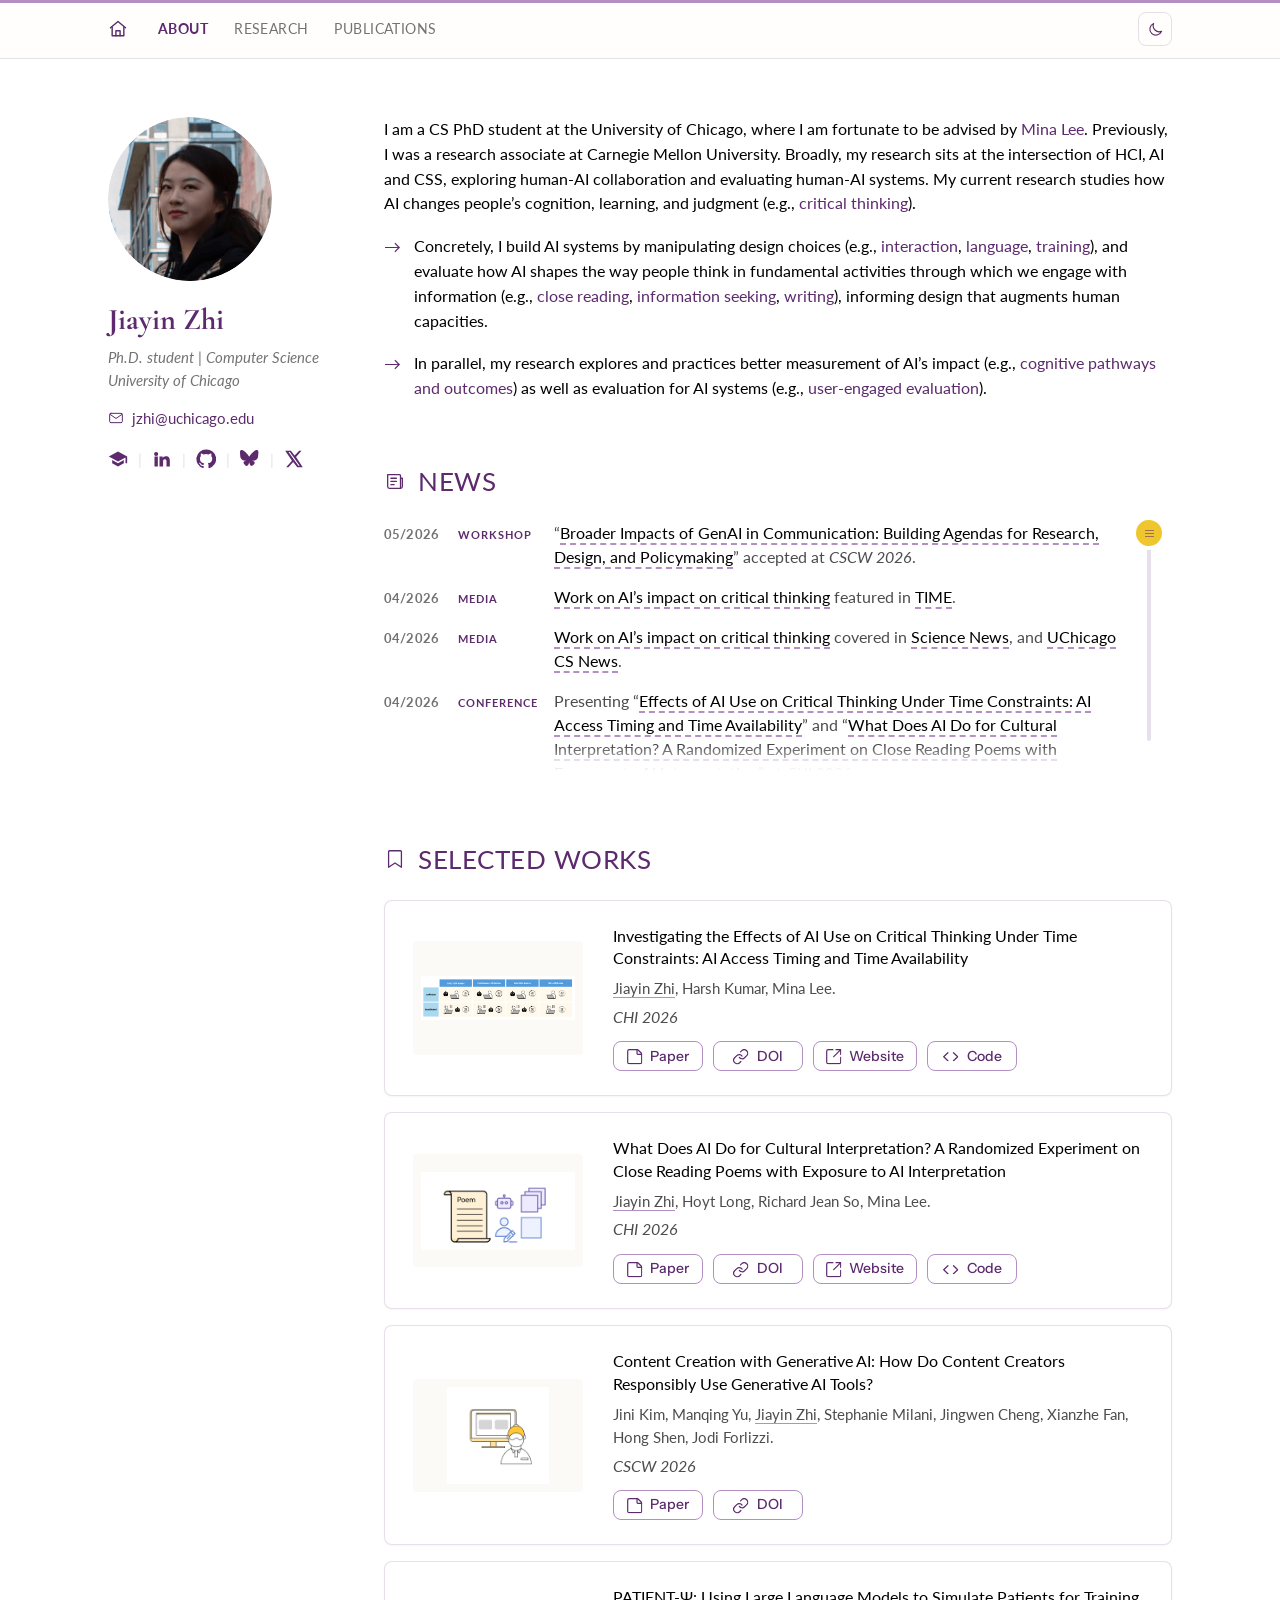
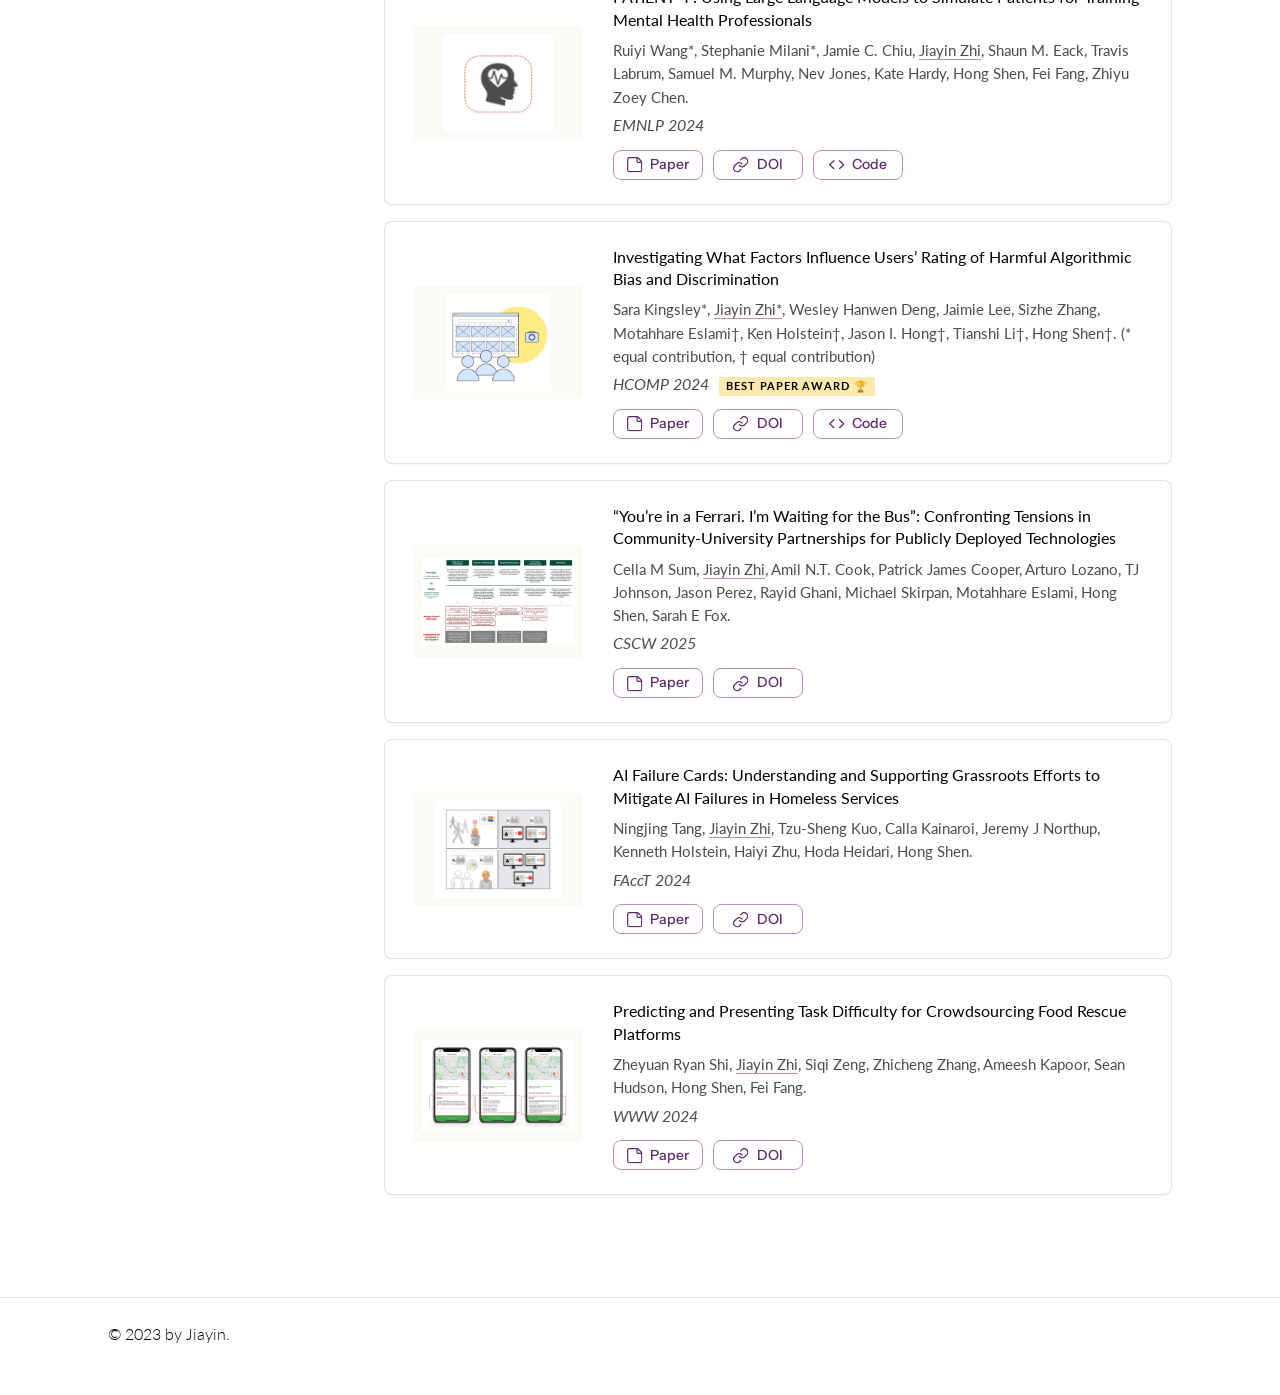
==== commit 552c369c: "Replace the photo favicon with a drawn mark, and warm the nav bar The favicon was a crop of the prof" ====
--- a/index.html
+++ b/index.html
@@ -5,7 +5,10 @@
 <meta name="viewport" content="width=device-width, initial-scale=1">
 <title>Jiayin Zhi</title>
 <meta name="description" content="Jiayin Zhi is a Computer Science Ph.D. student at the University of Chicago studying human-AI interaction, and how AI shapes cognition, learning, and judgment.">
-<link rel="icon" href="assets/profile.png">
+<link rel="icon" href="icons/favicon.svg" type="image/svg+xml">
+<link rel="icon" href="icons/favicon-32.png" sizes="32x32" type="image/png">
+<link rel="icon" href="icons/favicon-16.png" sizes="16x16" type="image/png">
+<link rel="apple-touch-icon" href="icons/apple-touch-icon.png">
 <link rel="preconnect" href="https://fonts.googleapis.com">
 <link rel="preconnect" href="https://fonts.gstatic.com" crossorigin>
 <link href="https://fonts.googleapis.com/css2?family=Cormorant+Garamond:wght@400;700&family=Instrument+Sans:wght@500&family=Lato:ital,wght@0,300;0,400;0,700;1,400&display=swap" rel="stylesheet">
--- a/css/style.css
+++ b/css/style.css
@@ -16,9 +16,13 @@
   --body-grey: #4c4c4c;                      /* news copy, venues */
   --muted: #737373;                          /* sidebar meta, inactive nav */
   --rule: #e4e4e4;
-  --bg: #fff;
+  /* Swapped: the page is plain white and the warmth sits in the bar, so
+     the tint appears only in a 60px strip at the top rather than across
+     the whole screen. */
+  --bg: #ffffff;
+  --bar: #fffefc;
   --card-bg: #fff;
-  --thumb-bg: #faf9fb;
+  --thumb-bg: #fbfaf7;
 
   --sans: "Lato", -apple-system, BlinkMacSystemFont, "Segoe UI", sans-serif;
   --serif: "Cormorant Garamond", Georgia, serif;
@@ -71,7 +75,7 @@
   position: sticky;
   top: 0;
   z-index: 10;
-  background: rgba(255, 255, 255, 0.94);
+  background: rgba(255, 254, 252, 0.96);
   backdrop-filter: saturate(180%) blur(8px);
   border-bottom: 1px solid var(--rule);
 }
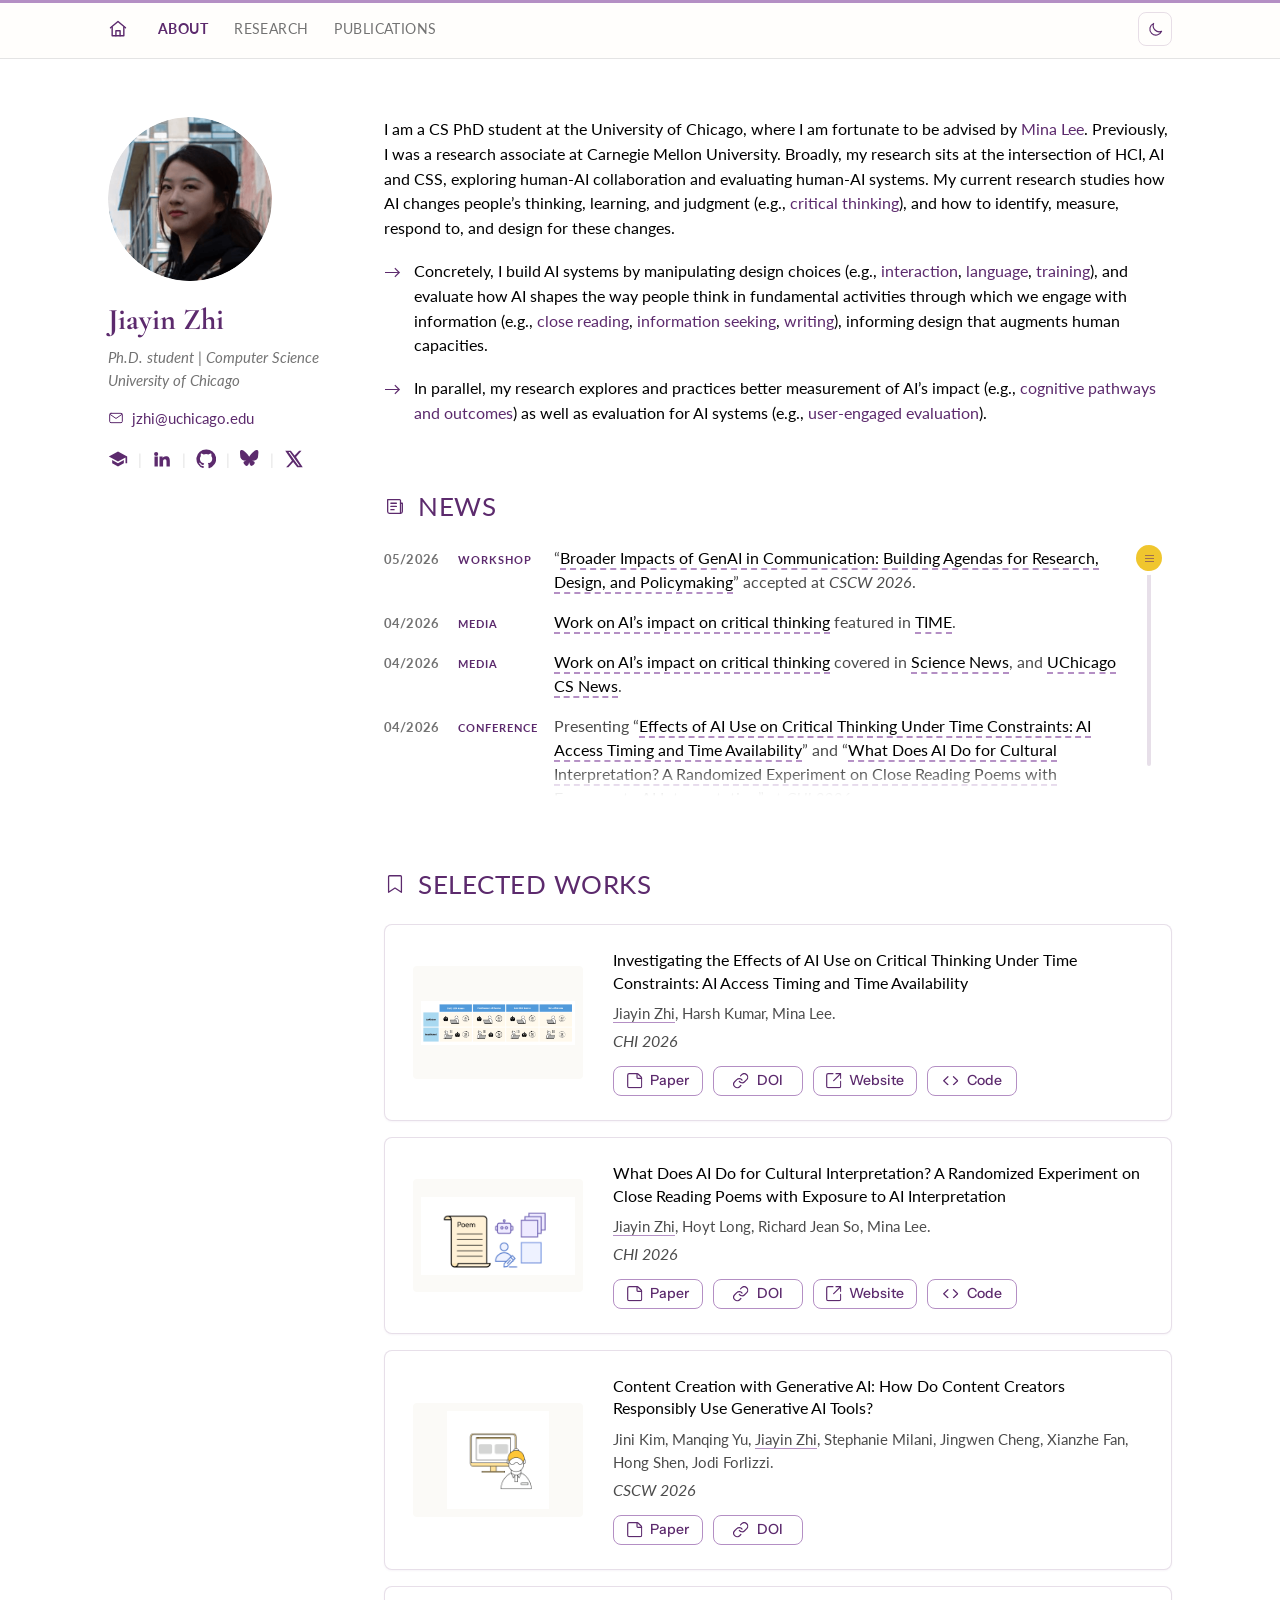
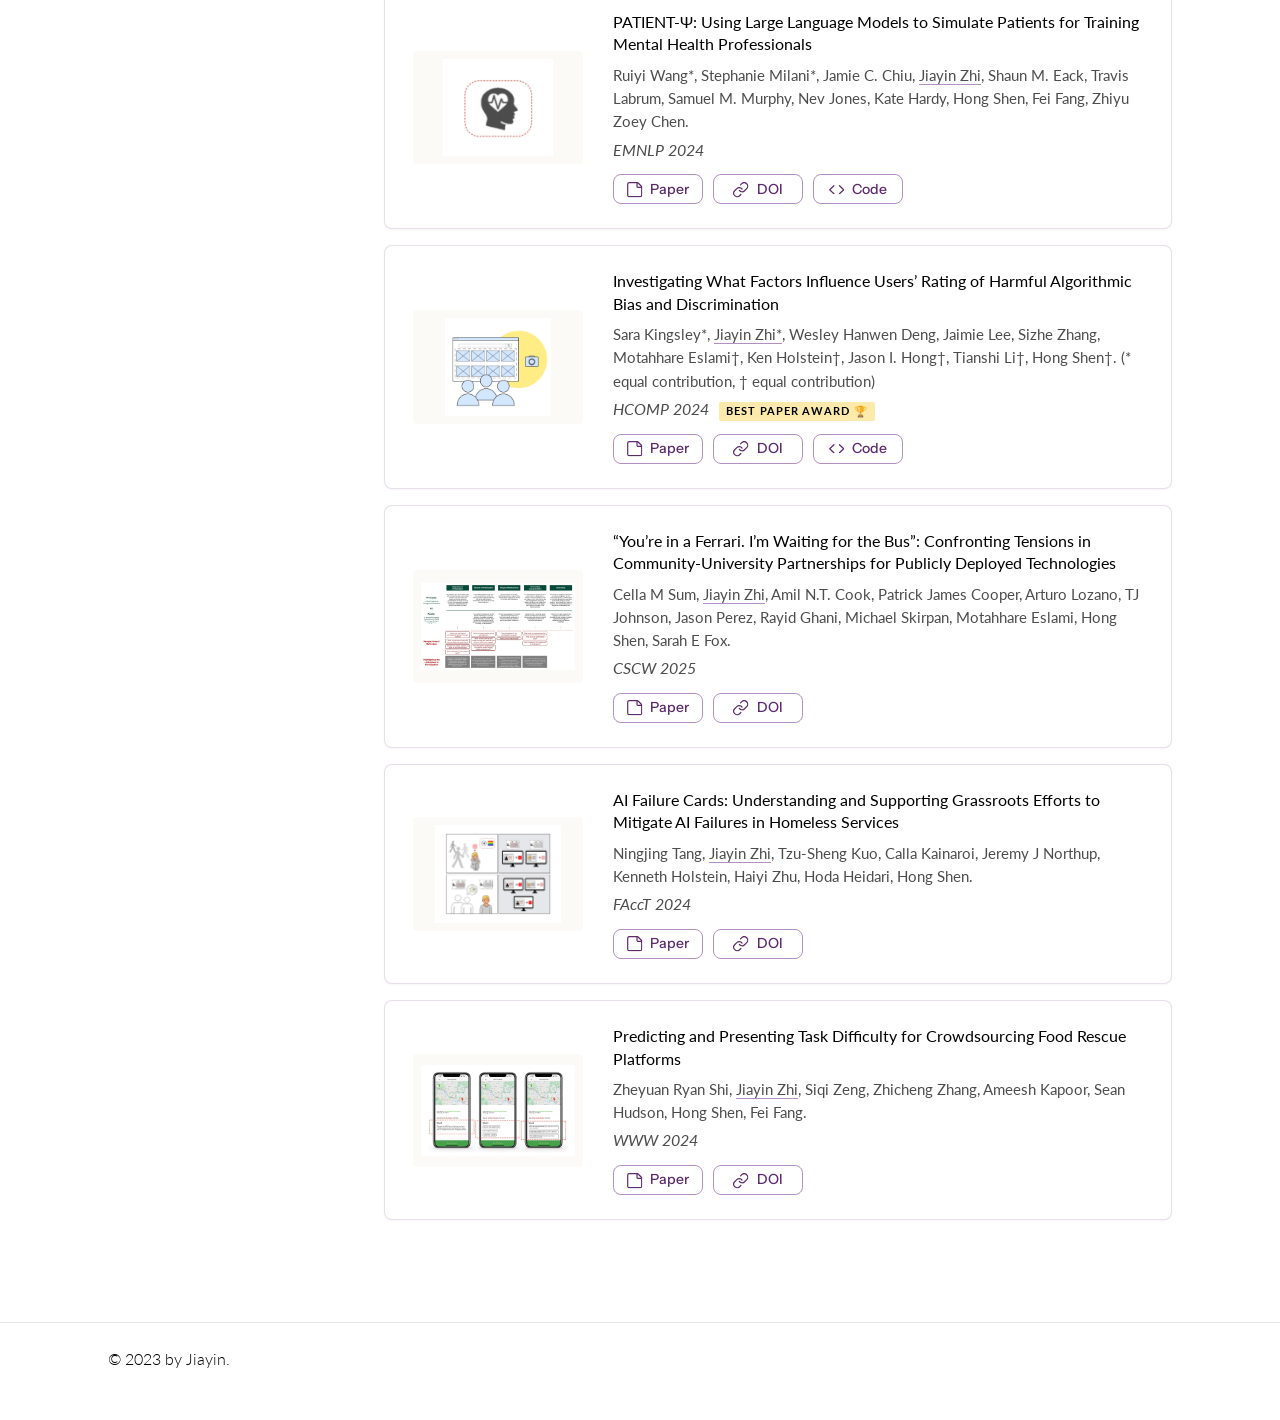
==== commit 4b655555: "Broaden the research sentence, and match the page description to it "Cognition" becomes "thinking", " ====
--- a/index.html
+++ b/index.html
@@ -4,7 +4,7 @@
 <meta charset="utf-8">
 <meta name="viewport" content="width=device-width, initial-scale=1">
 <title>Jiayin Zhi</title>
-<meta name="description" content="Jiayin Zhi is a Computer Science Ph.D. student at the University of Chicago studying human-AI interaction, and how AI shapes cognition, learning, and judgment.">
+<meta name="description" content="Jiayin Zhi is a Computer Science Ph.D. student at the University of Chicago studying how AI shapes thinking, learning, and judgment, and how to design for it.">
 <link rel="icon" href="icons/favicon.svg" type="image/svg+xml">
 <link rel="icon" href="icons/favicon-32.png" sizes="32x32" type="image/png">
 <link rel="icon" href="icons/favicon-16.png" sizes="16x16" type="image/png">
@@ -93,7 +93,7 @@
 
     <!-- ================= ABOUT ================= -->
     <section class="bio" id="about-me">
-      <p>I am a CS PhD student at the University of Chicago, where I am fortunate to be advised by <a href="https://minalee-research.github.io/index.html" target="_blank" rel="noopener">Mina Lee</a>. Previously, I was a research associate at Carnegie Mellon University. Broadly, my research sits at the intersection of HCI, AI and CSS, exploring human-AI collaboration and evaluating human-AI systems. My current research studies how AI changes people&rsquo;s cognition, learning, and judgment (e.g., <a href="https://criticalthinking-ai.app/" target="_blank" rel="noopener">critical thinking</a>).</p>
+      <p>I am a CS PhD student at the University of Chicago, where I am fortunate to be advised by <a href="https://minalee-research.github.io/index.html" target="_blank" rel="noopener">Mina Lee</a>. Previously, I was a research associate at Carnegie Mellon University. Broadly, my research sits at the intersection of HCI, AI and CSS, exploring human-AI collaboration and evaluating human-AI systems. My current research studies how AI changes people&rsquo;s thinking, learning, and judgment (e.g., <a href="https://criticalthinking-ai.app/" target="_blank" rel="noopener">critical thinking</a>), and how to identify, measure, respond to, and design for these changes.</p>
 
       <ul>
         <li>Concretely, I build AI systems by manipulating design choices (e.g., <a href="https://criticalthinking-ai.app/" target="_blank" rel="noopener">interaction</a>, <a href="https://closereading-ai.app/" target="_blank" rel="noopener">language</a>, <a href="https://aclanthology.org/2024.emnlp-main.711/" target="_blank" rel="noopener">training</a>), and evaluate how AI shapes the way people think in fundamental activities through which we engage with information (e.g., <a href="https://closereading-ai.app/" target="_blank" rel="noopener">close reading</a>, <a href="https://criticalthinking-ai.app/" target="_blank" rel="noopener">information seeking</a>, <a href="https://criticalthinking-ai.app/" target="_blank" rel="noopener">writing</a>), informing design that augments human capacities.</li>
